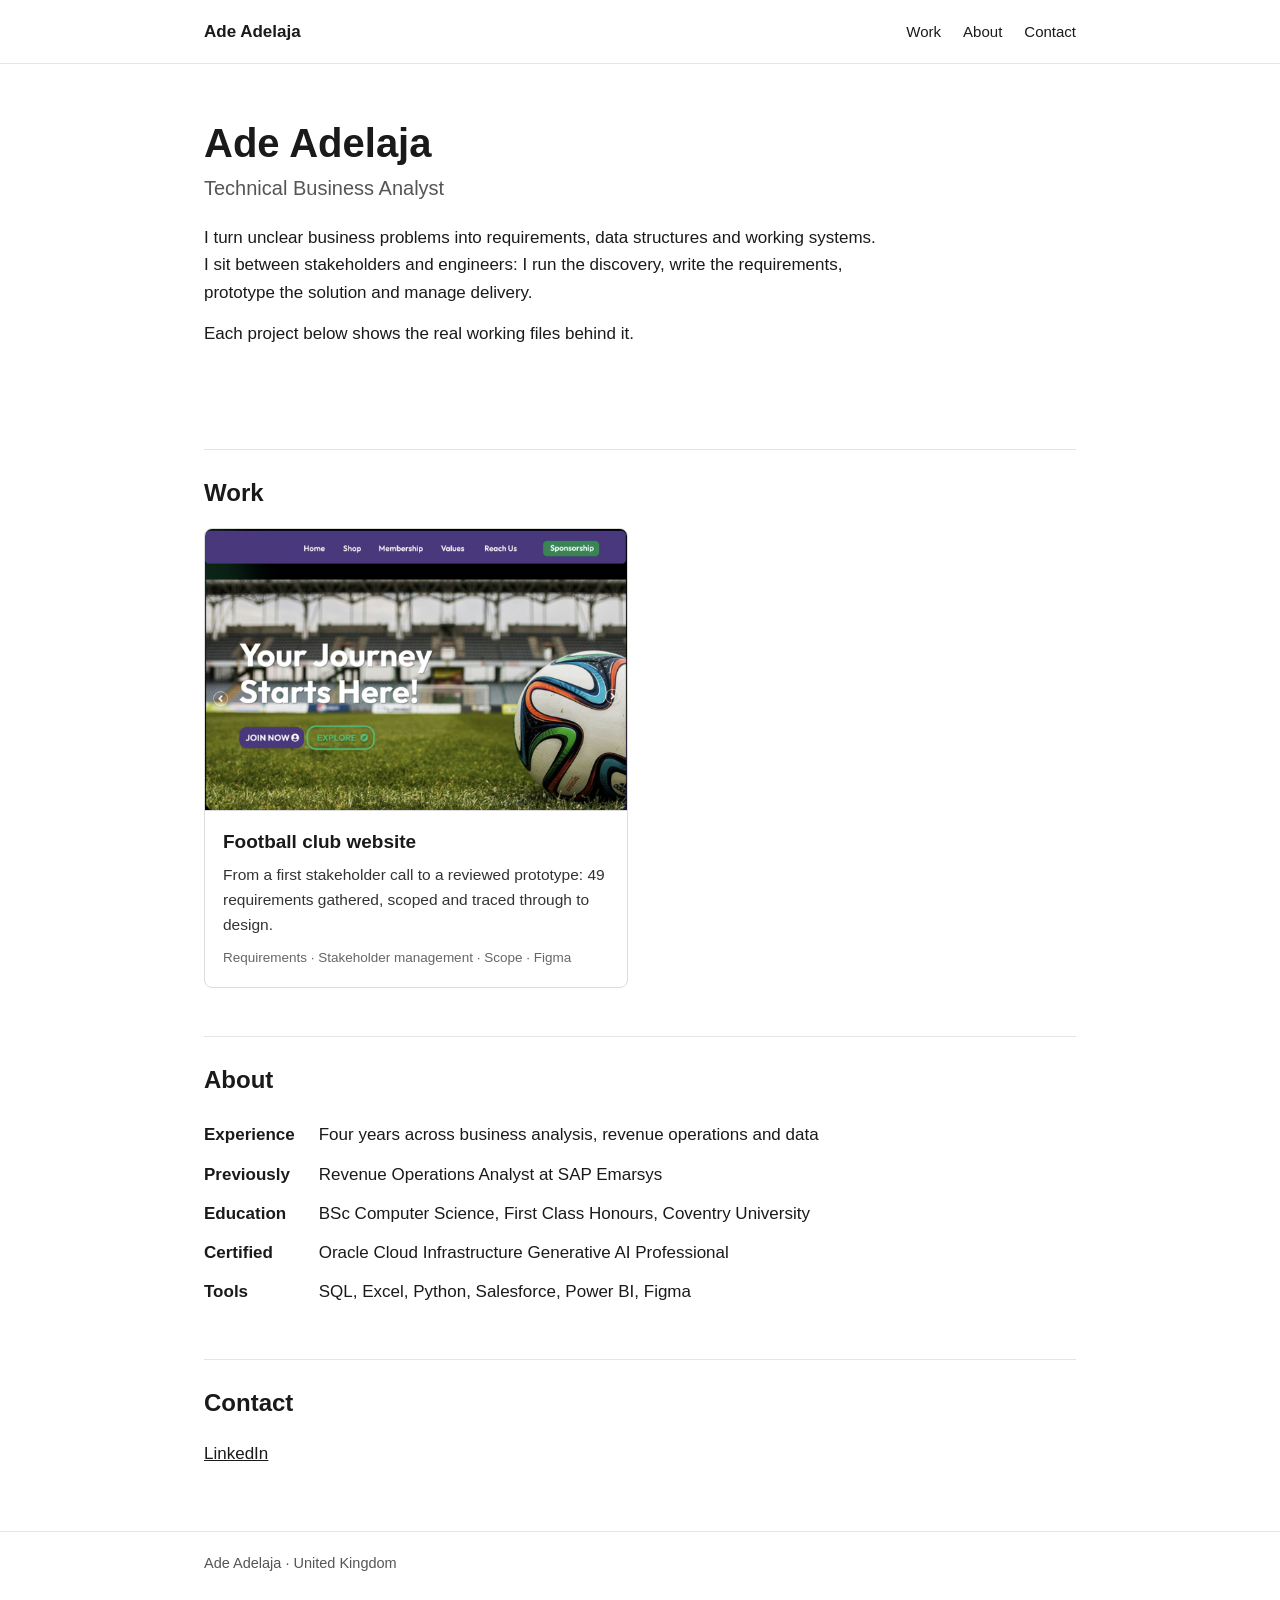
==== index.html @ 4e0a4aba "New portfolio" ====
<!doctype html>
<html lang="en-GB">
<head>
<meta charset="utf-8">
<meta name="viewport" content="width=device-width, initial-scale=1">
<title>Ade Adelaja | Technical Business Analyst</title>
<meta name="description" content="Ade Adelaja, Technical Business Analyst. Requirements, data and working systems.">
<link rel="stylesheet" href="style.css">
</head>
<body>

<header class="site-header">
  <div class="wrap">
    <a class="name" href="./">Ade Adelaja</a>
    <nav><a href="#work">Work</a><a href="#about">About</a><a href="#contact">Contact</a></nav>
  </div>
</header>

<main class="wrap">

  <section class="intro">
    <h1>Ade Adelaja</h1>
    <p class="role">Technical Business Analyst</p>
    <p>I turn unclear business problems into requirements, data structures and working systems. I sit between stakeholders and engineers: I run the discovery, write the requirements, prototype the solution and manage delivery.</p>
    <p>Each project below shows the real working files behind it.</p>
  </section>

  <section id="work">
    <h2>Work</h2>
    <div class="cards">

      <a class="card" href="football-club-website/">
        <img src="football-club-website/images/cover.jpg" alt="Football club website prototype" width="1200" height="800">
        <div class="body">
          <h3>Football club website</h3>
          <p>From a first stakeholder call to a reviewed prototype: 49 requirements gathered, scoped and traced through to design.</p>
          <p class="tags">Requirements · Stakeholder management · Scope · Figma</p>
        </div>
      </a>

    </div>
  </section>

  <section id="about">
    <h2>About</h2>
    <ul class="facts">
      <li><strong>Experience</strong> Four years across business analysis, revenue operations and data</li>
      <li><strong>Previously</strong> Revenue Operations Analyst at SAP Emarsys</li>
      <li><strong>Education</strong> BSc Computer Science, First Class Honours, Coventry University</li>
      <li><strong>Certified</strong> Oracle Cloud Infrastructure Generative AI Professional</li>
      <li><strong>Tools</strong> SQL, Excel, Python, Salesforce, Power BI, Figma</li>
    </ul>
  </section>

  <section id="contact">
    <h2>Contact</h2>
    <p><a href="https://www.linkedin.com/in/adesegun-adelaja-0364aa266">LinkedIn</a></p>
  </section>

</main>

<footer class="site-footer">
  <div class="wrap">Ade Adelaja · United Kingdom</div>
</footer>

</body>
</html>
---- style.css ----
* { box-sizing: border-box; }
html { -webkit-text-size-adjust: 100%; }
body {
  margin: 0;
  font-family: -apple-system, "Segoe UI", Roboto, Helvetica, Arial, sans-serif;
  font-size: 17px;
  line-height: 1.6;
  color: #1a1a1a;
  background: #ffffff;
}
a { color: #1a1a1a; }
a:hover { color: #0b57d0; }
img { max-width: 100%; height: auto; display: block; }

.wrap { max-width: 920px; margin: 0 auto; padding: 0 24px; }

.site-header { border-bottom: 1px solid #e5e5e5; }
.site-header .wrap { display: flex; justify-content: space-between; align-items: center; padding-top: 18px; padding-bottom: 18px; }
.site-header .name { font-weight: 700; text-decoration: none; }
.site-header nav a { margin-left: 22px; text-decoration: none; font-size: 15px; }
.site-header nav a:hover { text-decoration: underline; }

.intro { padding: 56px 0 40px; }
.intro h1 { font-size: 40px; line-height: 1.15; margin: 0 0 6px; }
.intro .role { font-size: 20px; color: #555; margin: 0 0 20px; }
.intro p { max-width: 680px; margin: 0 0 14px; }

h2 { font-size: 24px; margin: 48px 0 16px; padding-top: 24px; border-top: 1px solid #e5e5e5; }
h3 { font-size: 18px; margin: 36px 0 12px; }

.cards { display: grid; grid-template-columns: repeat(2, 1fr); gap: 24px; }
.card { border: 1px solid #dcdcdc; border-radius: 8px; overflow: hidden; text-decoration: none; display: block; background: #fff; }
.card:hover { border-color: #1a1a1a; color: #1a1a1a; }
.card img { width: 100%; aspect-ratio: 3 / 2; object-fit: cover; border-bottom: 1px solid #dcdcdc; }
.card .body { padding: 16px 18px 18px; }
.card h3 { margin: 0 0 6px; font-size: 19px; }
.card p { margin: 0 0 10px; font-size: 15.5px; color: #333; }
.card .tags { font-size: 13.5px; color: #666; margin: 0; }

.facts { list-style: none; padding: 0; margin: 0; }
.facts li { padding: 6px 0; }
.facts strong { display: inline-block; min-width: 110px; }

.case-title { padding: 40px 0 8px; }
.case-title .back { font-size: 15px; }
.case-title h1 { font-size: 34px; line-height: 1.2; margin: 14px 0 18px; }
.case ol { padding-left: 22px; }
.case ol li { margin-bottom: 8px; }
.case figure { margin: 0 0 8px; }
.case figure a { display: block; border: 1px solid #dcdcdc; border-radius: 6px; overflow: hidden; }
.case figure.narrow { max-width: 520px; }
.files a { display: inline-block; margin: 0 18px 8px 0; }

.site-footer { margin-top: 64px; border-top: 1px solid #e5e5e5; font-size: 14.5px; color: #555; }
.site-footer .wrap { padding-top: 20px; padding-bottom: 32px; }

@media (max-width: 680px) {
  body { font-size: 16px; }
  .cards { grid-template-columns: 1fr; }
  .intro { padding-top: 36px; }
  .intro h1 { font-size: 32px; }
  .case-title h1 { font-size: 28px; }
  .facts strong { display: block; }
}
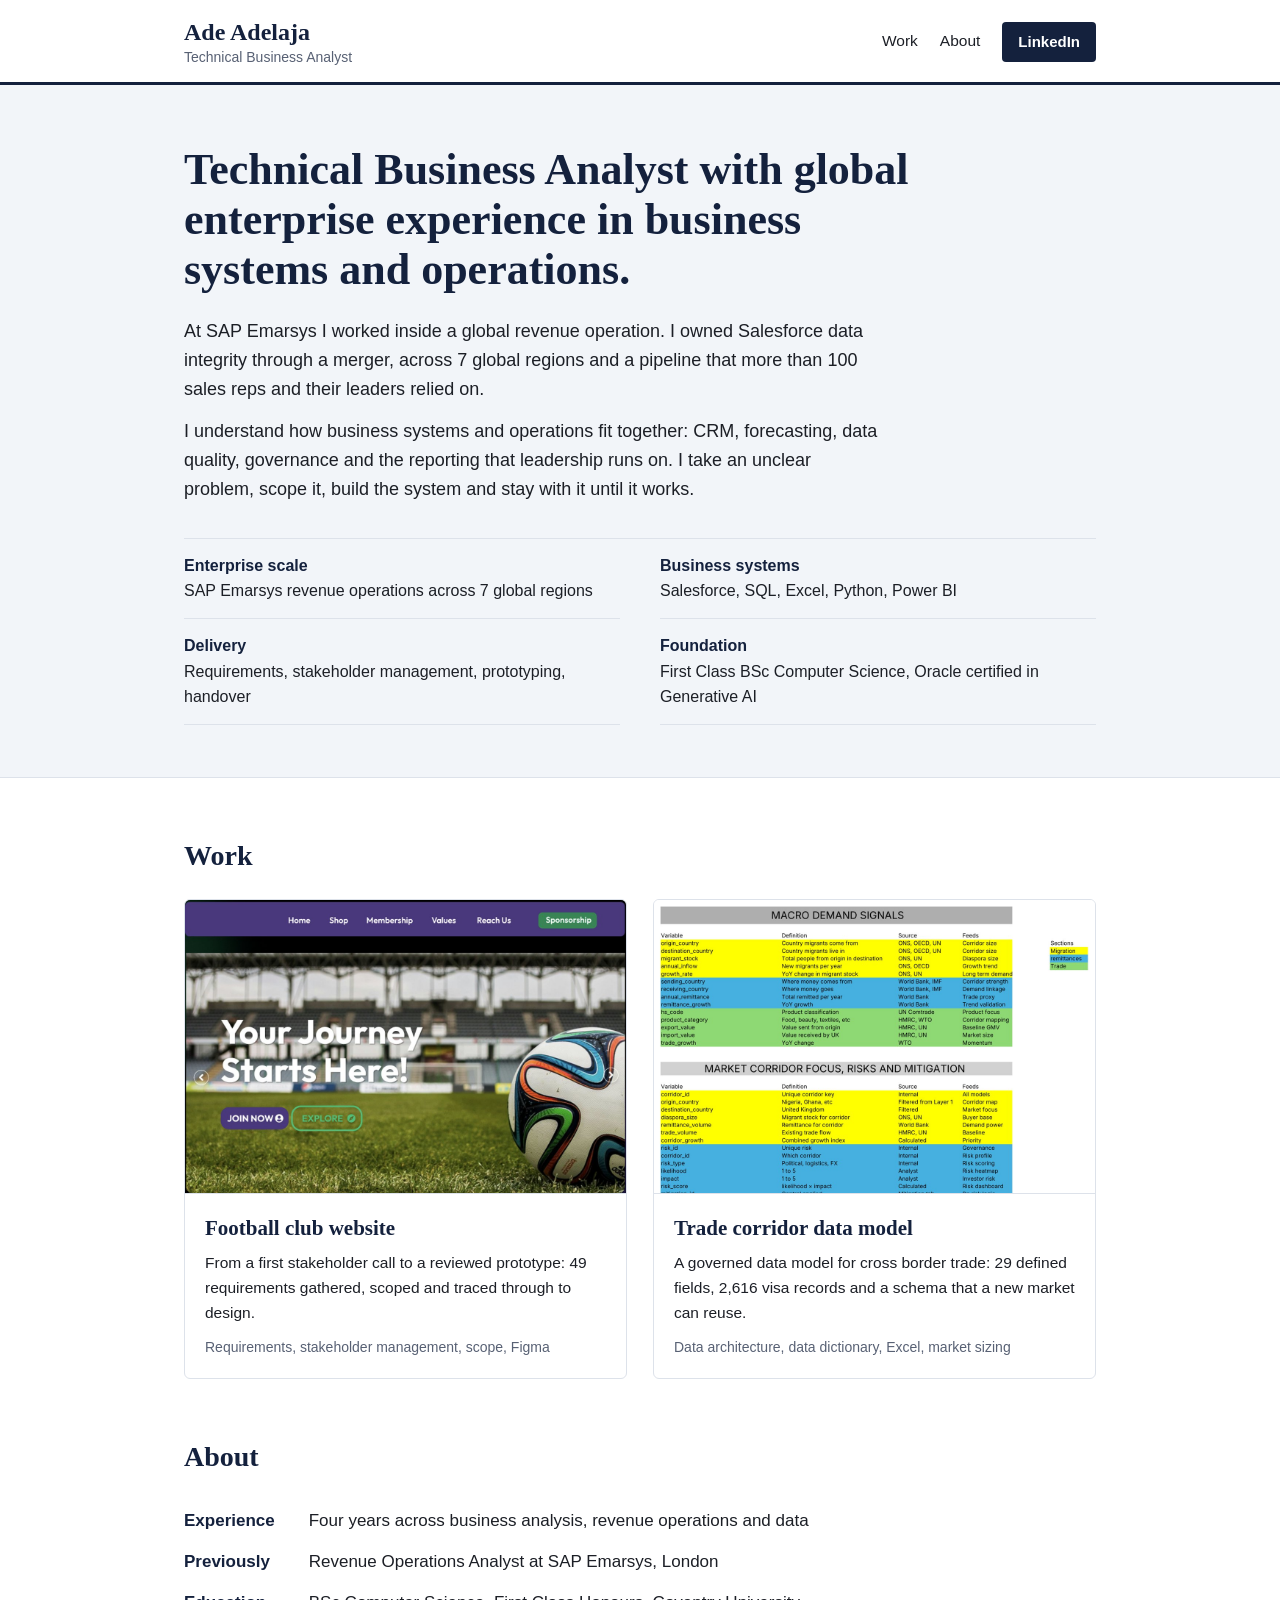
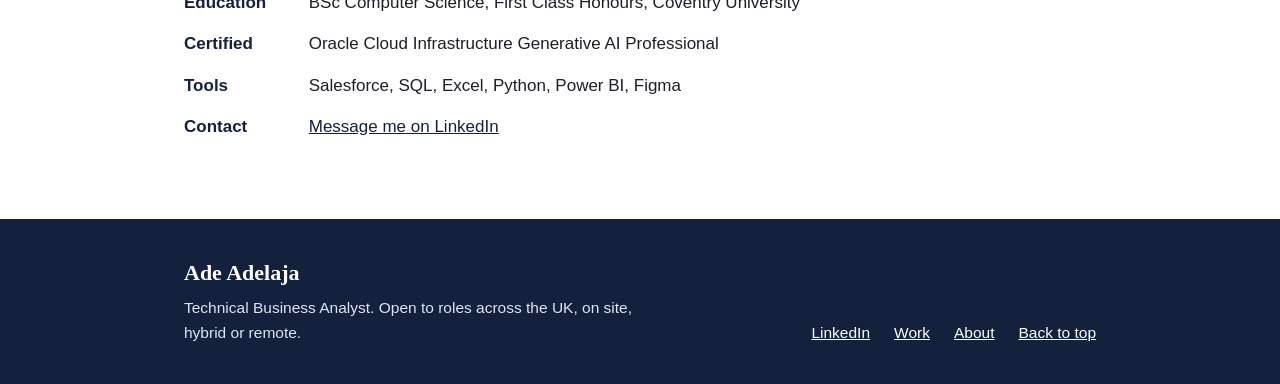
==== commit 387ed869: "Add trade corridor case study and new header" ====
--- a/index.html
+++ b/index.html
@@ -4,26 +4,35 @@
 <meta charset="utf-8">
 <meta name="viewport" content="width=device-width, initial-scale=1">
 <title>Ade Adelaja | Technical Business Analyst</title>
-<meta name="description" content="Ade Adelaja, Technical Business Analyst. Requirements, data and working systems.">
+<meta name="description" content="Ade Adelaja, Technical Business Analyst with global enterprise experience in business systems and operations.">
 <link rel="stylesheet" href="style.css">
 </head>
-<body>
+<body id="top">
 
 <header class="site-header">
   <div class="wrap">
-    <a class="name" href="./">Ade Adelaja</a>
-    <nav><a href="#work">Work</a><a href="#about">About</a><a href="#contact">Contact</a></nav>
+    <a class="brand" href="./"><span class="name">Ade Adelaja</span><span class="role">Technical Business Analyst</span></a>
+    <nav aria-label="Main"><a href="./#work">Work</a><a href="./#about">About</a><a class="button" href="https://www.linkedin.com/in/ade-adelaja-0364aa266/">LinkedIn</a></nav>
   </div>
 </header>
 
-<main class="wrap">
+<main>
 
   <section class="intro">
-    <h1>Ade Adelaja</h1>
-    <p class="role">Technical Business Analyst</p>
-    <p>I turn unclear business problems into requirements, data structures and working systems. I sit between stakeholders and engineers: I run the discovery, write the requirements, prototype the solution and manage delivery.</p>
-    <p>Each project below shows the real working files behind it.</p>
+    <div class="wrap">
+      <h1>Technical Business Analyst with global enterprise experience in business systems and operations.</h1>
+      <p>At SAP Emarsys I worked inside a global revenue operation. I owned Salesforce data integrity through a merger, across 7 global regions and a pipeline that more than 100 sales reps and their leaders relied on.</p>
+      <p>I understand how business systems and operations fit together: CRM, forecasting, data quality, governance and the reporting that leadership runs on. I take an unclear problem, scope it, build the system and stay with it until it works.</p>
+      <ul class="glance">
+        <li><strong>Enterprise scale</strong>SAP Emarsys revenue operations across 7 global regions</li>
+        <li><strong>Business systems</strong>Salesforce, SQL, Excel, Python, Power BI</li>
+        <li><strong>Delivery</strong>Requirements, stakeholder management, prototyping, handover</li>
+        <li><strong>Foundation</strong>First Class BSc Computer Science, Oracle certified in Generative AI</li>
+      </ul>
+    </div>
   </section>
+
+  <div class="wrap">
 
   <section id="work">
     <h2>Work</h2>
@@ -34,7 +43,16 @@
         <div class="body">
           <h3>Football club website</h3>
           <p>From a first stakeholder call to a reviewed prototype: 49 requirements gathered, scoped and traced through to design.</p>
-          <p class="tags">Requirements · Stakeholder management · Scope · Figma</p>
+          <p class="tags">Requirements, stakeholder management, scope, Figma</p>
+        </div>
+      </a>
+
+      <a class="card" href="trade-corridor-data-model/">
+        <img src="trade-corridor-data-model/images/cover.jpg" alt="Data dictionary for the trade corridor model" width="1200" height="800">
+        <div class="body">
+          <h3>Trade corridor data model</h3>
+          <p>A governed data model for cross border trade: 29 defined fields, 2,616 visa records and a schema that a new market can reuse.</p>
+          <p class="tags">Data architecture, data dictionary, Excel, market sizing</p>
         </div>
       </a>
 
@@ -45,22 +63,26 @@
     <h2>About</h2>
     <ul class="facts">
       <li><strong>Experience</strong> Four years across business analysis, revenue operations and data</li>
-      <li><strong>Previously</strong> Revenue Operations Analyst at SAP Emarsys</li>
+      <li><strong>Previously</strong> Revenue Operations Analyst at SAP Emarsys, London</li>
       <li><strong>Education</strong> BSc Computer Science, First Class Honours, Coventry University</li>
       <li><strong>Certified</strong> Oracle Cloud Infrastructure Generative AI Professional</li>
-      <li><strong>Tools</strong> SQL, Excel, Python, Salesforce, Power BI, Figma</li>
+      <li><strong>Tools</strong> Salesforce, SQL, Excel, Python, Power BI, Figma</li>
+      <li><strong>Contact</strong> <a href="https://www.linkedin.com/in/ade-adelaja-0364aa266/">Message me on LinkedIn</a></li>
     </ul>
   </section>
 
-  <section id="contact">
-    <h2>Contact</h2>
-    <p><a href="https://www.linkedin.com/in/adesegun-adelaja-0364aa266">LinkedIn</a></p>
-  </section>
+  </div>
 
 </main>
 
 <footer class="site-footer">
-  <div class="wrap">Ade Adelaja · United Kingdom</div>
+  <div class="wrap">
+    <div class="who">
+      <div class="name">Ade Adelaja</div>
+      <p>Technical Business Analyst. Open to roles across the UK, on site, hybrid or remote.</p>
+    </div>
+    <nav aria-label="Footer"><a href="https://www.linkedin.com/in/ade-adelaja-0364aa266/">LinkedIn</a><a href="./#work">Work</a><a href="./#about">About</a><a href="#top">Back to top</a></nav>
+  </div>
 </footer>
 
 </body>
--- a/style.css
+++ b/style.css
@@ -1,64 +1,100 @@
 * { box-sizing: border-box; }
-html { -webkit-text-size-adjust: 100%; }
+html { -webkit-text-size-adjust: 100%; scroll-behavior: smooth; }
+@media (prefers-reduced-motion: reduce) { html { scroll-behavior: auto; } }
+
+:root {
+  --ink: #14213d;
+  --text: #1c1f26;
+  --muted: #586174;
+  --line: #dde2ea;
+  --tint: #f2f5f9;
+  --paper: #ffffff;
+  --serif: Georgia, "Times New Roman", Times, serif;
+  --sans: -apple-system, "Segoe UI", Roboto, Helvetica, Arial, sans-serif;
+}
+
 body {
   margin: 0;
-  font-family: -apple-system, "Segoe UI", Roboto, Helvetica, Arial, sans-serif;
+  font-family: var(--sans);
   font-size: 17px;
   line-height: 1.6;
-  color: #1a1a1a;
-  background: #ffffff;
+  color: var(--text);
+  background: var(--paper);
 }
-a { color: #1a1a1a; }
-a:hover { color: #0b57d0; }
+a { color: var(--ink); }
+a:hover { color: #2c4a8a; }
+a:focus-visible, .button:focus-visible { outline: 3px solid #f0b429; outline-offset: 2px; }
 img { max-width: 100%; height: auto; display: block; }
 
-.wrap { max-width: 920px; margin: 0 auto; padding: 0 24px; }
+.wrap { max-width: 960px; margin: 0 auto; padding: 0 24px; }
 
-.site-header { border-bottom: 1px solid #e5e5e5; }
-.site-header .wrap { display: flex; justify-content: space-between; align-items: center; padding-top: 18px; padding-bottom: 18px; }
-.site-header .name { font-weight: 700; text-decoration: none; }
-.site-header nav a { margin-left: 22px; text-decoration: none; font-size: 15px; }
+/* Header */
+.site-header { background: var(--paper); border-bottom: 3px solid var(--ink); }
+.site-header .wrap { display: flex; flex-wrap: wrap; justify-content: space-between; align-items: center; gap: 10px 24px; padding-top: 18px; padding-bottom: 16px; }
+.brand { text-decoration: none; color: var(--ink); line-height: 1.2; }
+.brand .name { display: block; font-family: var(--serif); font-size: 24px; font-weight: 700; }
+.brand .role { display: block; font-size: 14px; color: var(--muted); margin-top: 2px; }
+.site-header nav { display: flex; align-items: center; flex-wrap: wrap; gap: 6px 22px; font-size: 15.5px; }
+.site-header nav a { text-decoration: none; color: var(--text); }
 .site-header nav a:hover { text-decoration: underline; }
+.button { display: inline-block; background: var(--ink); color: #fff; text-decoration: none; padding: 8px 16px; border-radius: 4px; font-weight: 600; font-size: 15px; }
+.site-header nav a.button { color: #fff; }
+.button:hover { background: #23376b; color: #fff; text-decoration: none; }
 
-.intro { padding: 56px 0 40px; }
-.intro h1 { font-size: 40px; line-height: 1.15; margin: 0 0 6px; }
-.intro .role { font-size: 20px; color: #555; margin: 0 0 20px; }
-.intro p { max-width: 680px; margin: 0 0 14px; }
+/* Intro */
+.intro { background: var(--tint); border-bottom: 1px solid var(--line); }
+.intro .wrap { padding-top: 60px; padding-bottom: 52px; }
+.intro h1 { font-family: var(--serif); font-size: 44px; line-height: 1.14; color: var(--ink); margin: 0 0 22px; max-width: 760px; font-weight: 700; }
+.intro p { max-width: 700px; margin: 0 0 14px; font-size: 18px; }
+.glance { margin: 34px 0 0; padding: 0; list-style: none; display: grid; grid-template-columns: repeat(2, 1fr); gap: 0 40px; border-top: 1px solid var(--line); }
+.glance li { padding: 14px 0; border-bottom: 1px solid var(--line); font-size: 16px; }
+.glance strong { display: block; color: var(--ink); }
 
-h2 { font-size: 24px; margin: 48px 0 16px; padding-top: 24px; border-top: 1px solid #e5e5e5; }
+h2 { font-family: var(--serif); font-size: 28px; color: var(--ink); margin: 56px 0 20px; }
 h3 { font-size: 18px; margin: 36px 0 12px; }
 
-.cards { display: grid; grid-template-columns: repeat(2, 1fr); gap: 24px; }
-.card { border: 1px solid #dcdcdc; border-radius: 8px; overflow: hidden; text-decoration: none; display: block; background: #fff; }
-.card:hover { border-color: #1a1a1a; color: #1a1a1a; }
-.card img { width: 100%; aspect-ratio: 3 / 2; object-fit: cover; border-bottom: 1px solid #dcdcdc; }
-.card .body { padding: 16px 18px 18px; }
-.card h3 { margin: 0 0 6px; font-size: 19px; }
-.card p { margin: 0 0 10px; font-size: 15.5px; color: #333; }
-.card .tags { font-size: 13.5px; color: #666; margin: 0; }
+/* Work cards */
+.cards { display: grid; grid-template-columns: repeat(2, 1fr); gap: 26px; }
+.card { border: 1px solid var(--line); border-radius: 6px; overflow: hidden; text-decoration: none; display: block; background: #fff; color: var(--text); }
+.card:hover { border-color: var(--ink); color: var(--text); }
+.card img { width: 100%; aspect-ratio: 3 / 2; object-fit: cover; object-position: top left; border-bottom: 1px solid var(--line); }
+.card .body { padding: 18px 20px 20px; }
+.card h3 { margin: 0 0 6px; font-family: var(--serif); font-size: 21px; color: var(--ink); }
+.card p { margin: 0 0 10px; font-size: 15.5px; }
+.card .tags { font-size: 14px; color: var(--muted); margin: 0; }
 
 .facts { list-style: none; padding: 0; margin: 0; }
-.facts li { padding: 6px 0; }
-.facts strong { display: inline-block; min-width: 110px; }
+.facts li { padding: 7px 0; }
+.facts strong { display: inline-block; min-width: 120px; color: var(--ink); }
 
+/* Case study */
 .case-title { padding: 40px 0 8px; }
 .case-title .back { font-size: 15px; }
-.case-title h1 { font-size: 34px; line-height: 1.2; margin: 14px 0 18px; }
+.case-title h1 { font-family: var(--serif); font-size: 38px; line-height: 1.18; color: var(--ink); margin: 14px 0 20px; }
+.case p, .case ol { max-width: 760px; }
 .case ol { padding-left: 22px; }
 .case ol li { margin-bottom: 8px; }
 .case figure { margin: 0 0 8px; }
-.case figure a { display: block; border: 1px solid #dcdcdc; border-radius: 6px; overflow: hidden; }
-.case figure.narrow { max-width: 520px; }
+.case figure a { display: block; border: 1px solid var(--line); border-radius: 4px; overflow: hidden; }
+.case figure.narrow { max-width: 560px; }
 .files a { display: inline-block; margin: 0 18px 8px 0; }
 
-.site-footer { margin-top: 64px; border-top: 1px solid #e5e5e5; font-size: 14.5px; color: #555; }
-.site-footer .wrap { padding-top: 20px; padding-bottom: 32px; }
+/* Footer */
+.site-footer { margin-top: 72px; background: var(--ink); color: #dfe5f2; }
+.site-footer .wrap { display: flex; flex-wrap: wrap; justify-content: space-between; align-items: flex-end; gap: 22px 40px; padding-top: 36px; padding-bottom: 38px; }
+.site-footer .who .name { font-family: var(--serif); font-size: 22px; color: #fff; font-weight: 700; }
+.site-footer .who p { margin: 6px 0 0; font-size: 15.5px; max-width: 460px; }
+.site-footer nav { display: flex; flex-wrap: wrap; gap: 8px 24px; font-size: 15.5px; }
+.site-footer a { color: #fff; }
+.site-footer a:hover { color: #f0b429; }
 
-@media (max-width: 680px) {
+@media (max-width: 700px) {
   body { font-size: 16px; }
-  .cards { grid-template-columns: 1fr; }
-  .intro { padding-top: 36px; }
-  .intro h1 { font-size: 32px; }
-  .case-title h1 { font-size: 28px; }
+  .cards, .glance { grid-template-columns: 1fr; }
+  .intro .wrap { padding-top: 38px; padding-bottom: 34px; }
+  .intro h1 { font-size: 31px; }
+  .intro p { font-size: 16.5px; }
+  .case-title h1 { font-size: 29px; }
   .facts strong { display: block; }
+  h2 { font-size: 24px; margin-top: 44px; }
 }
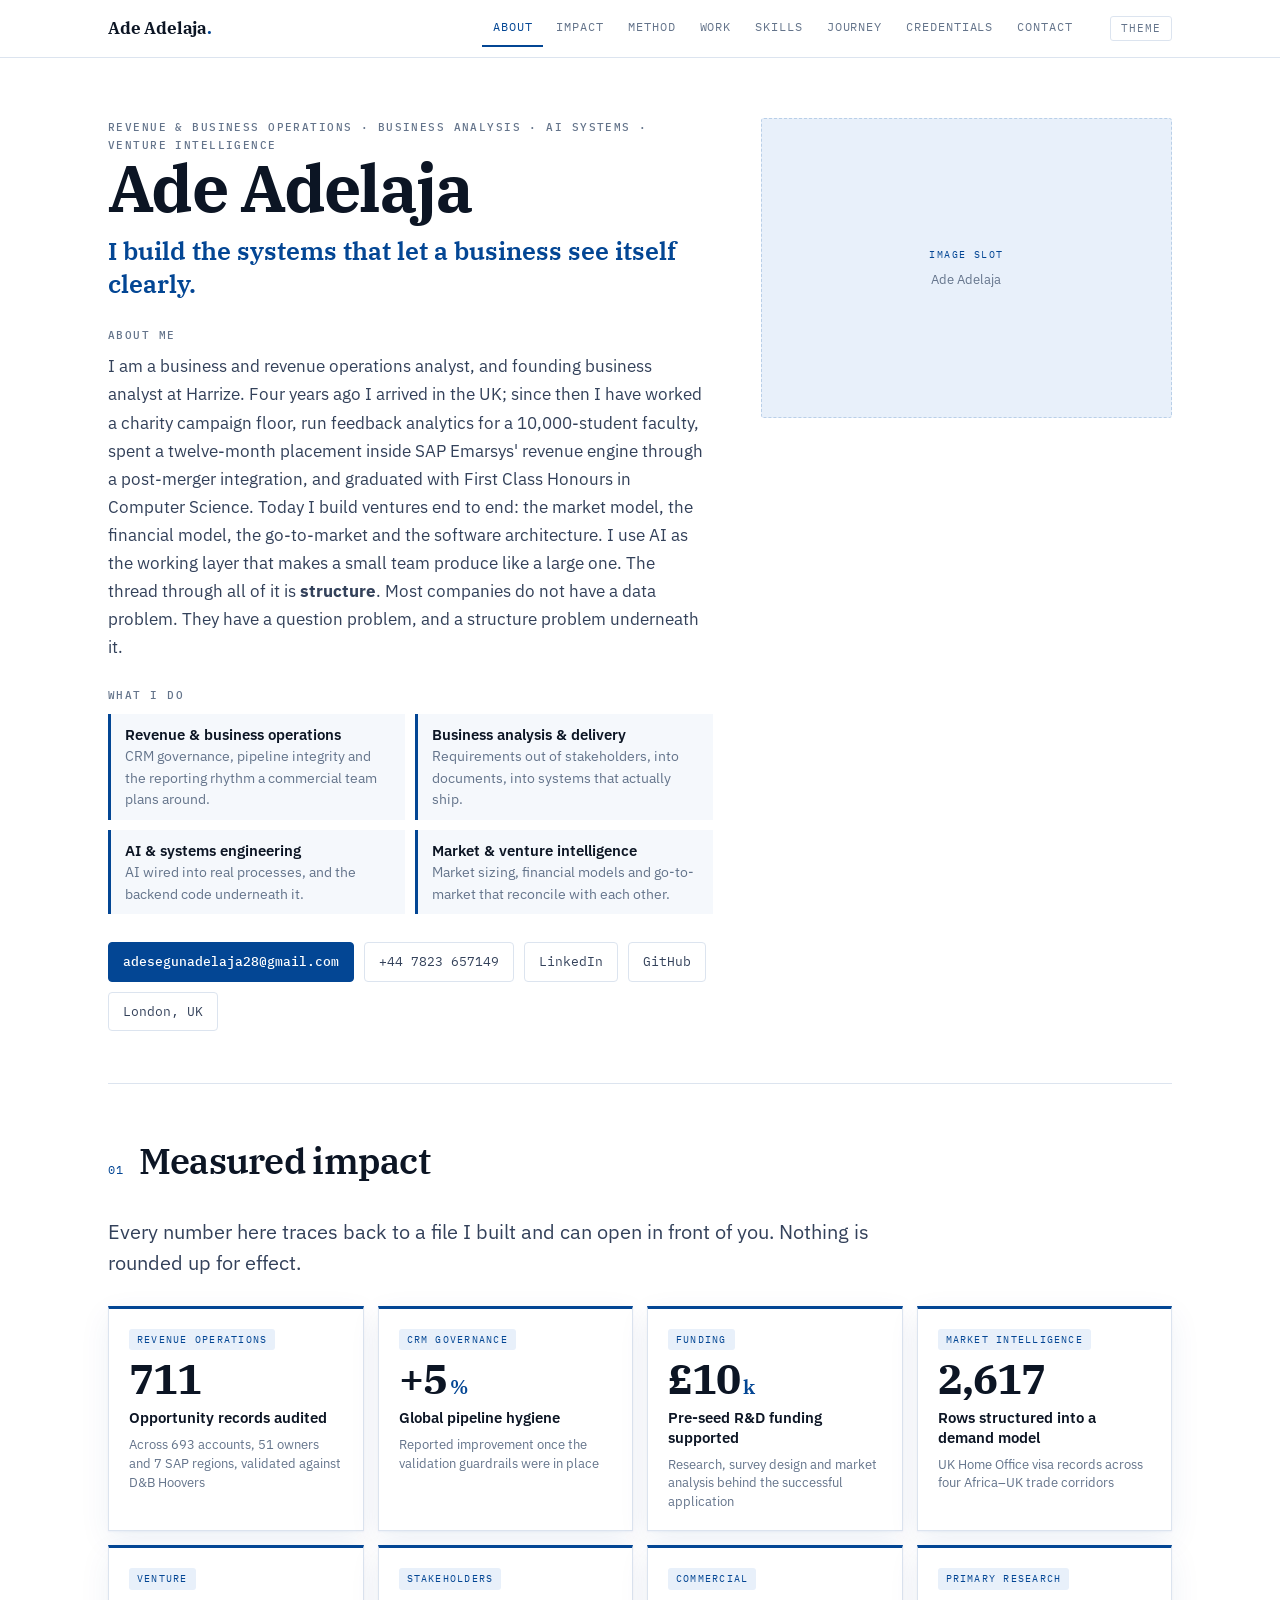
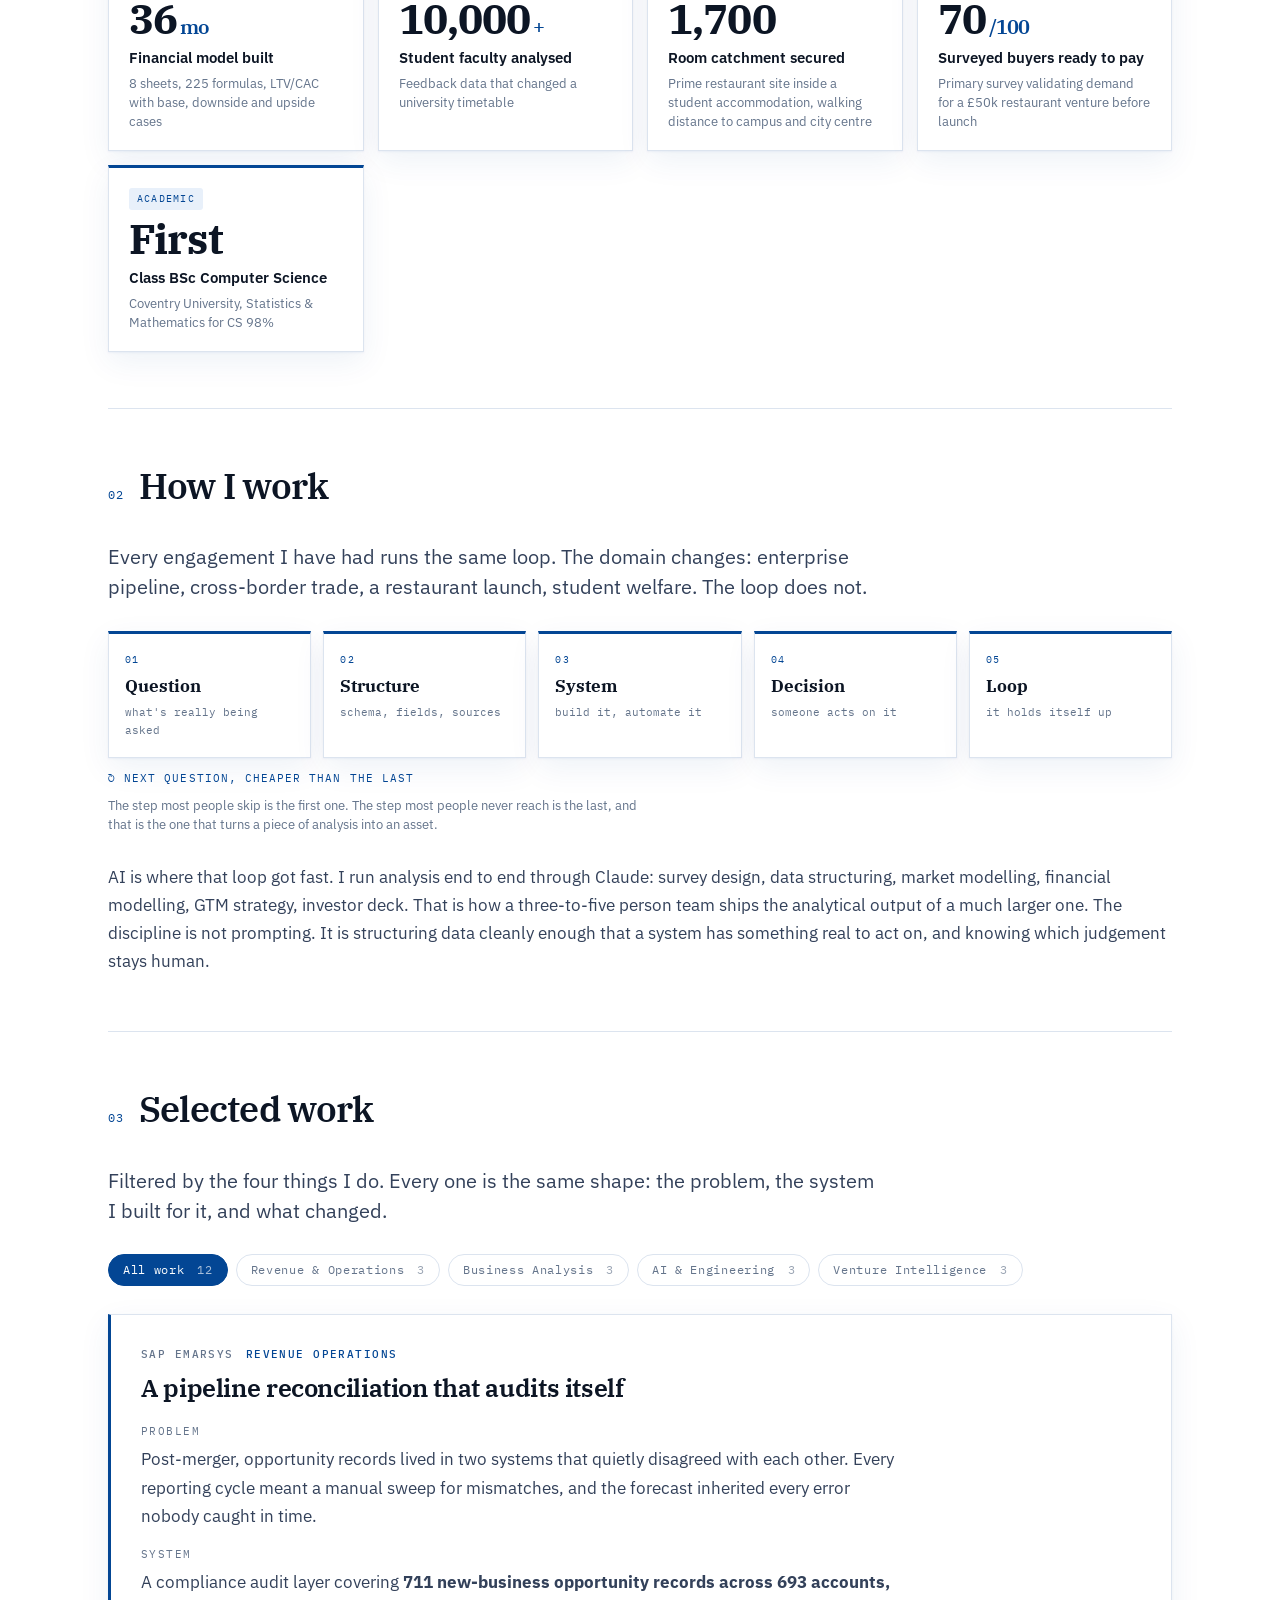
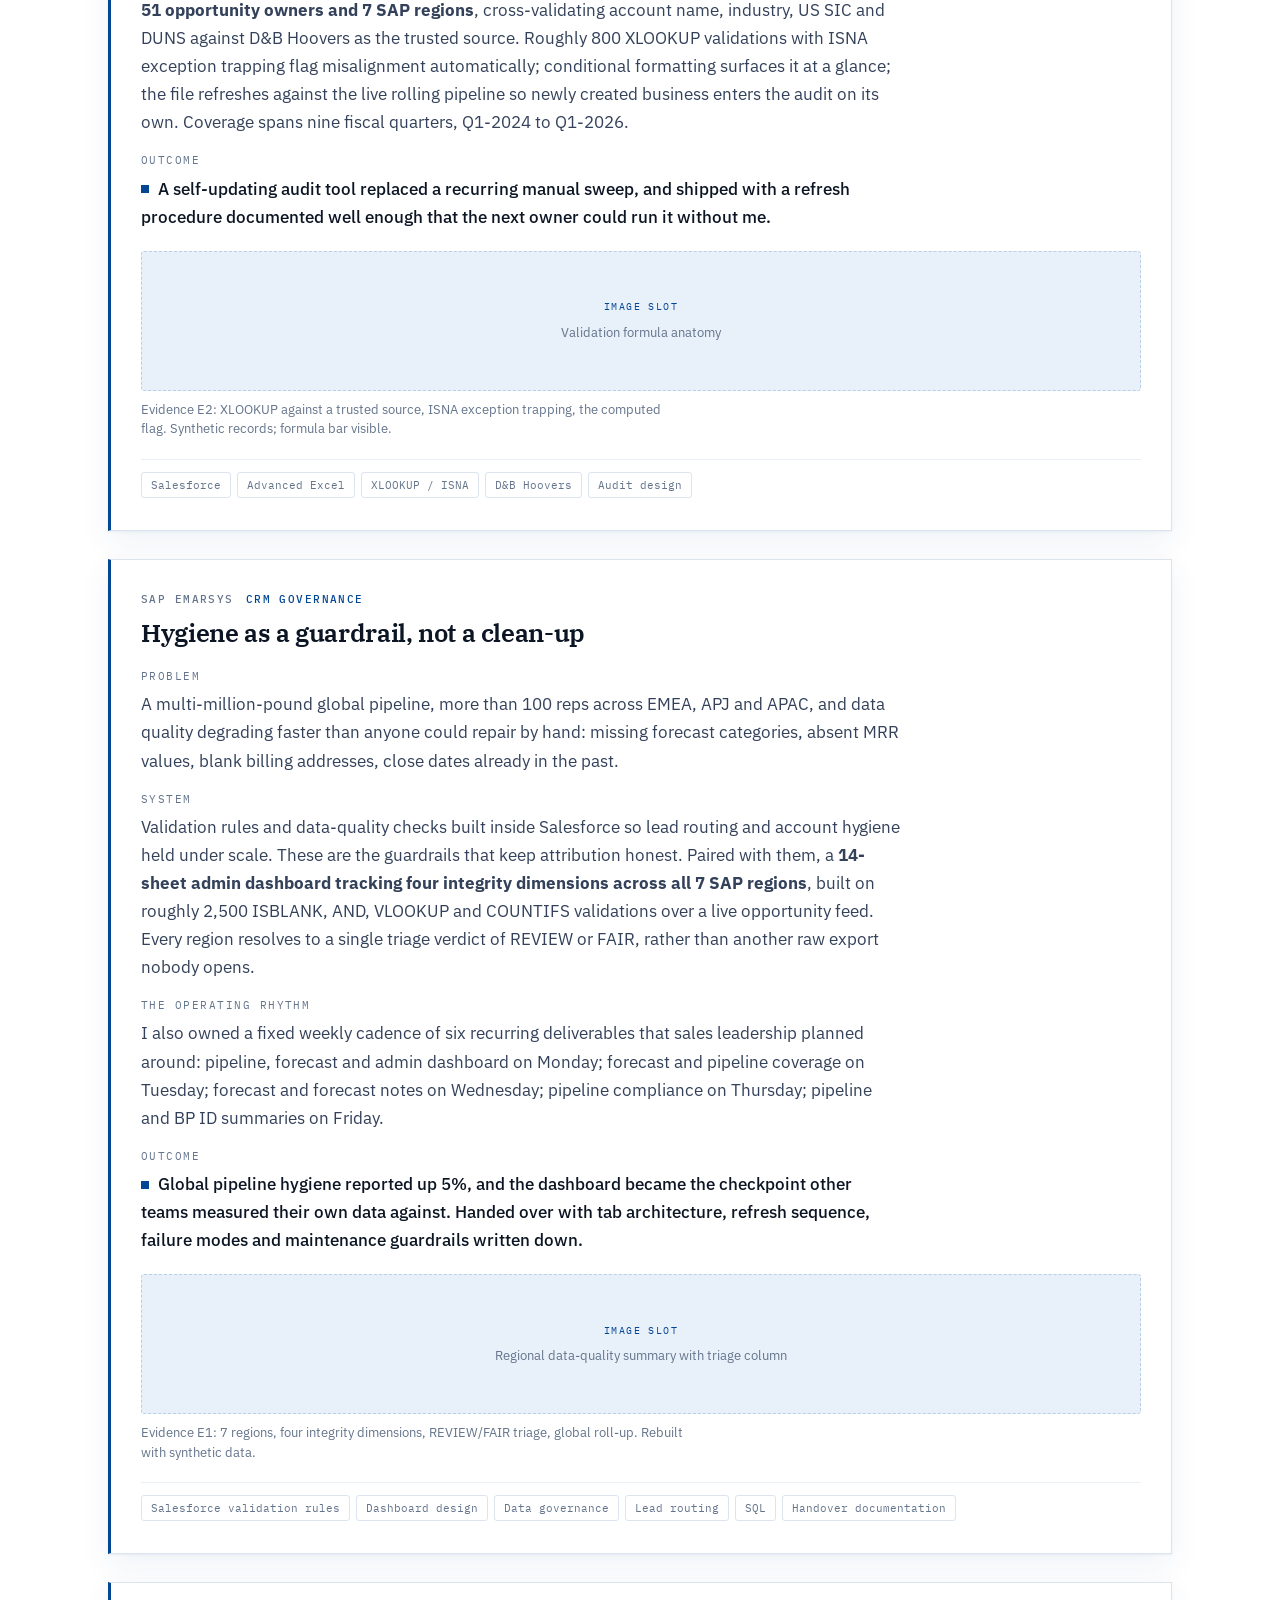
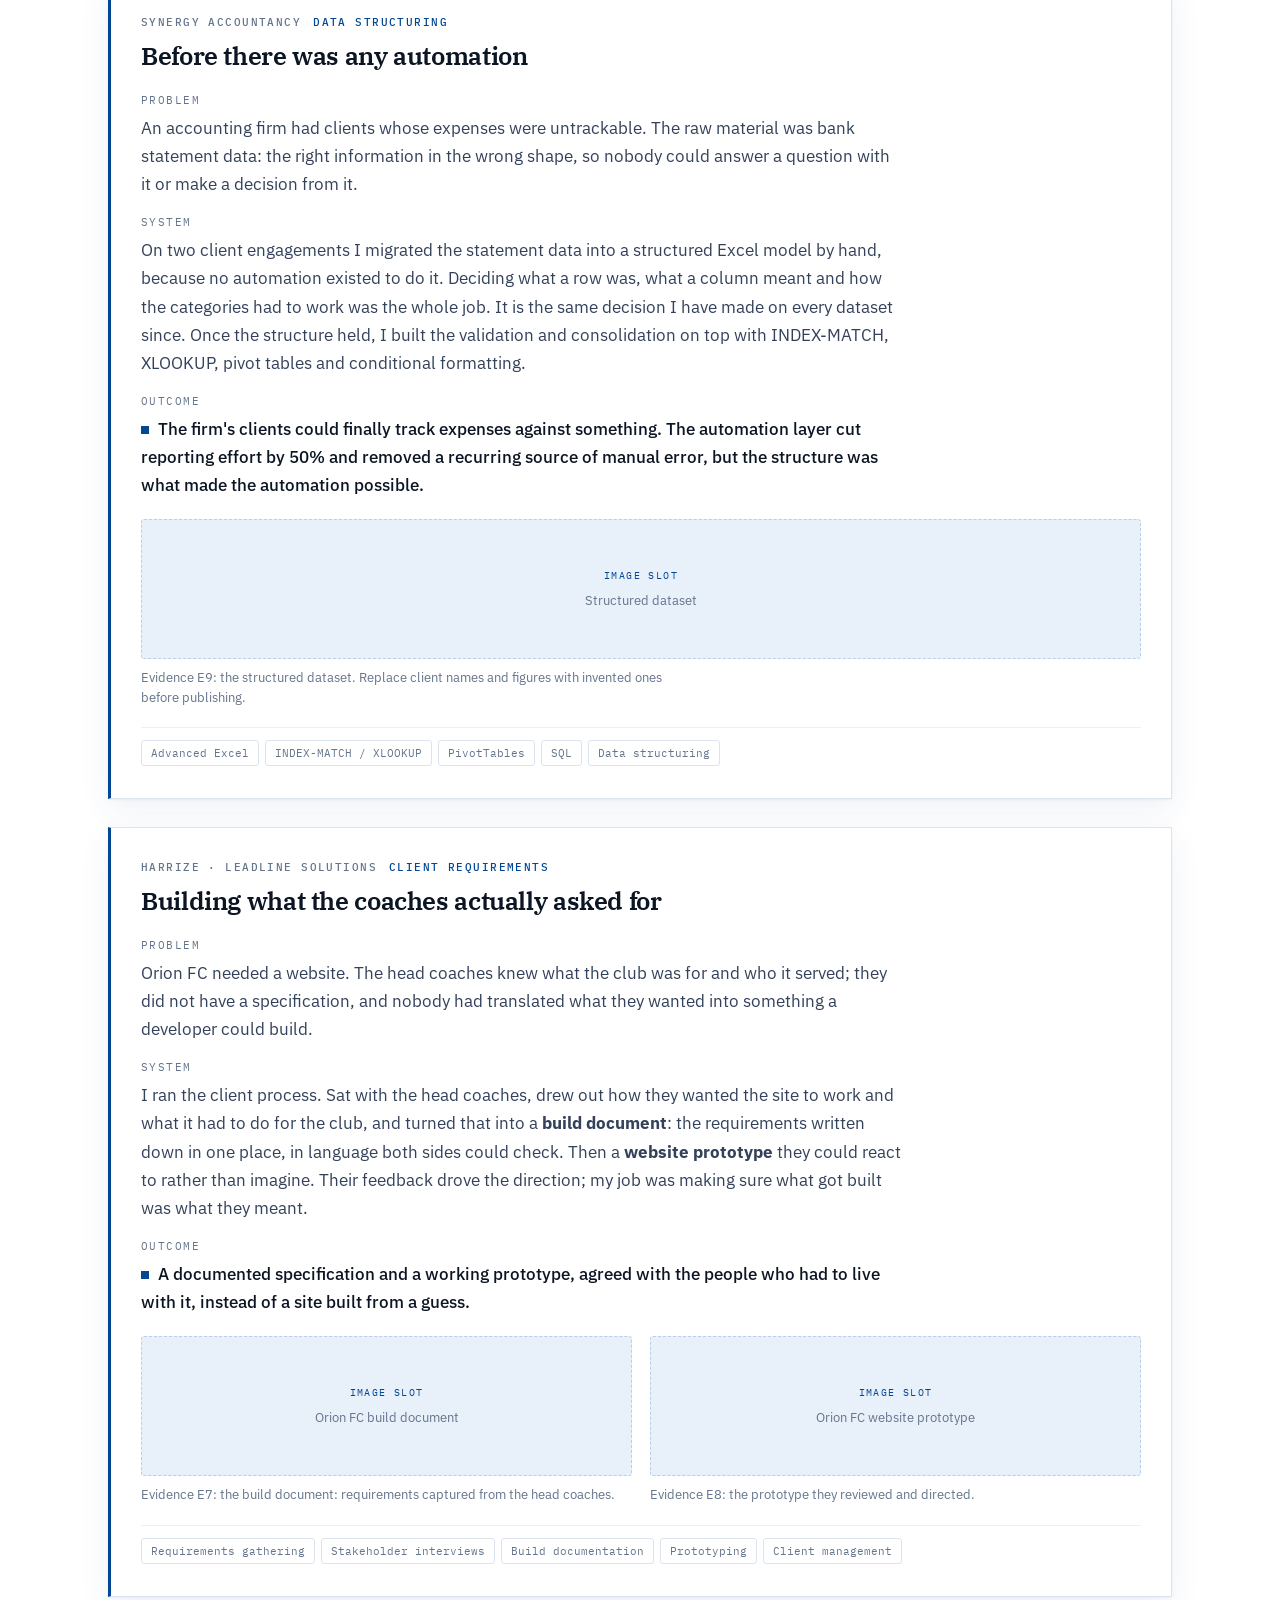
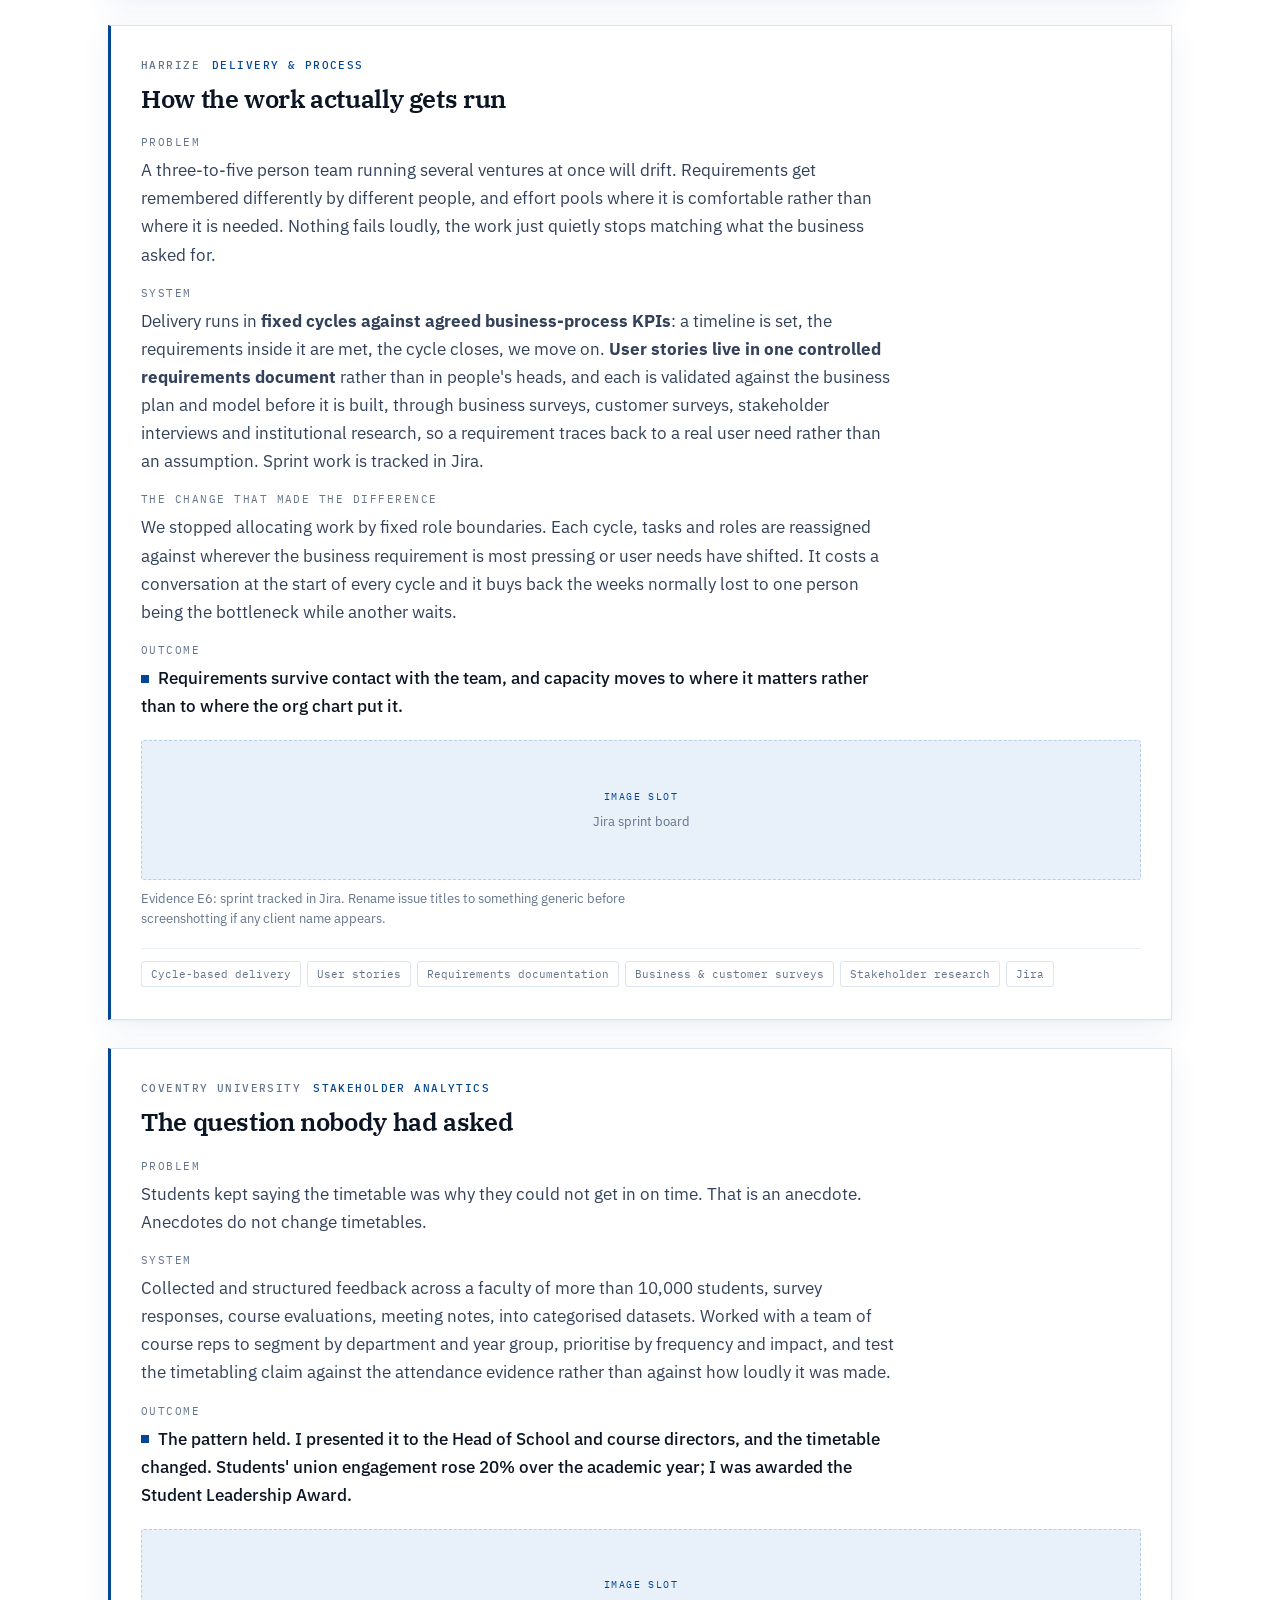
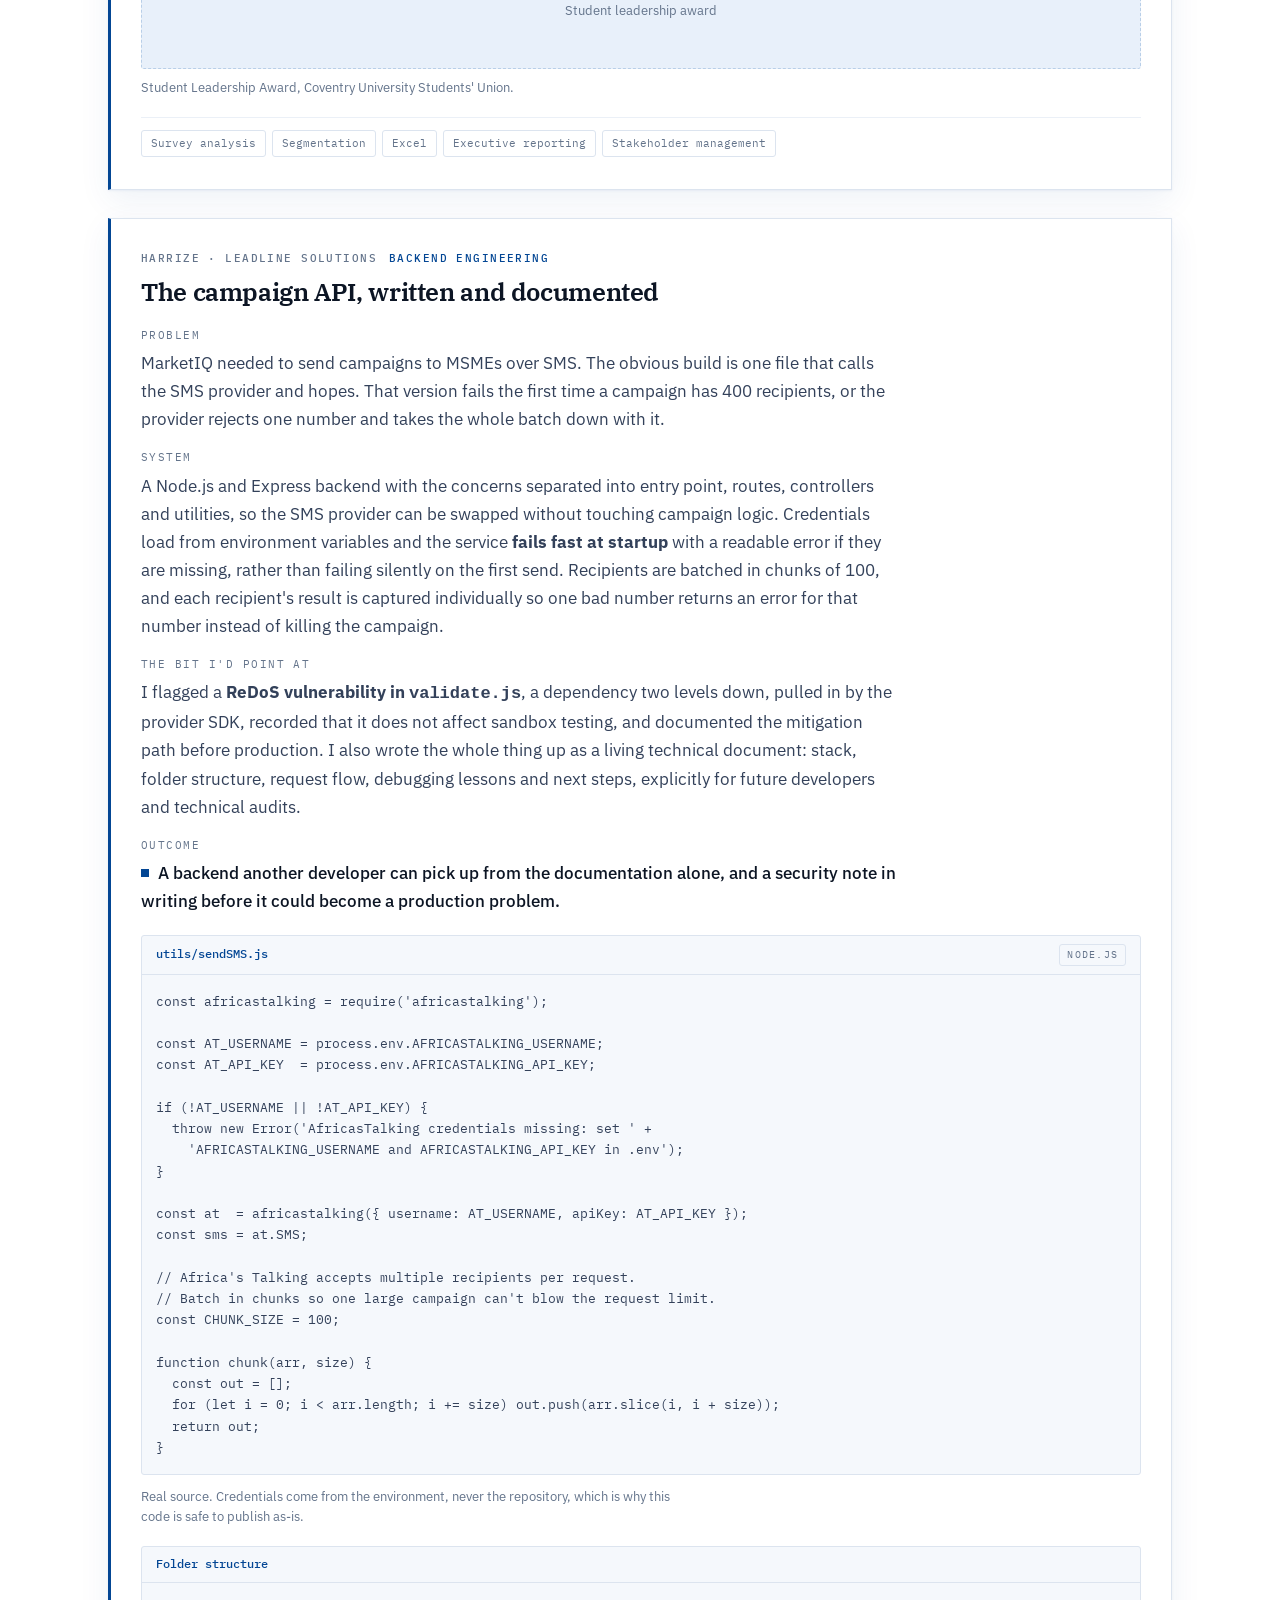
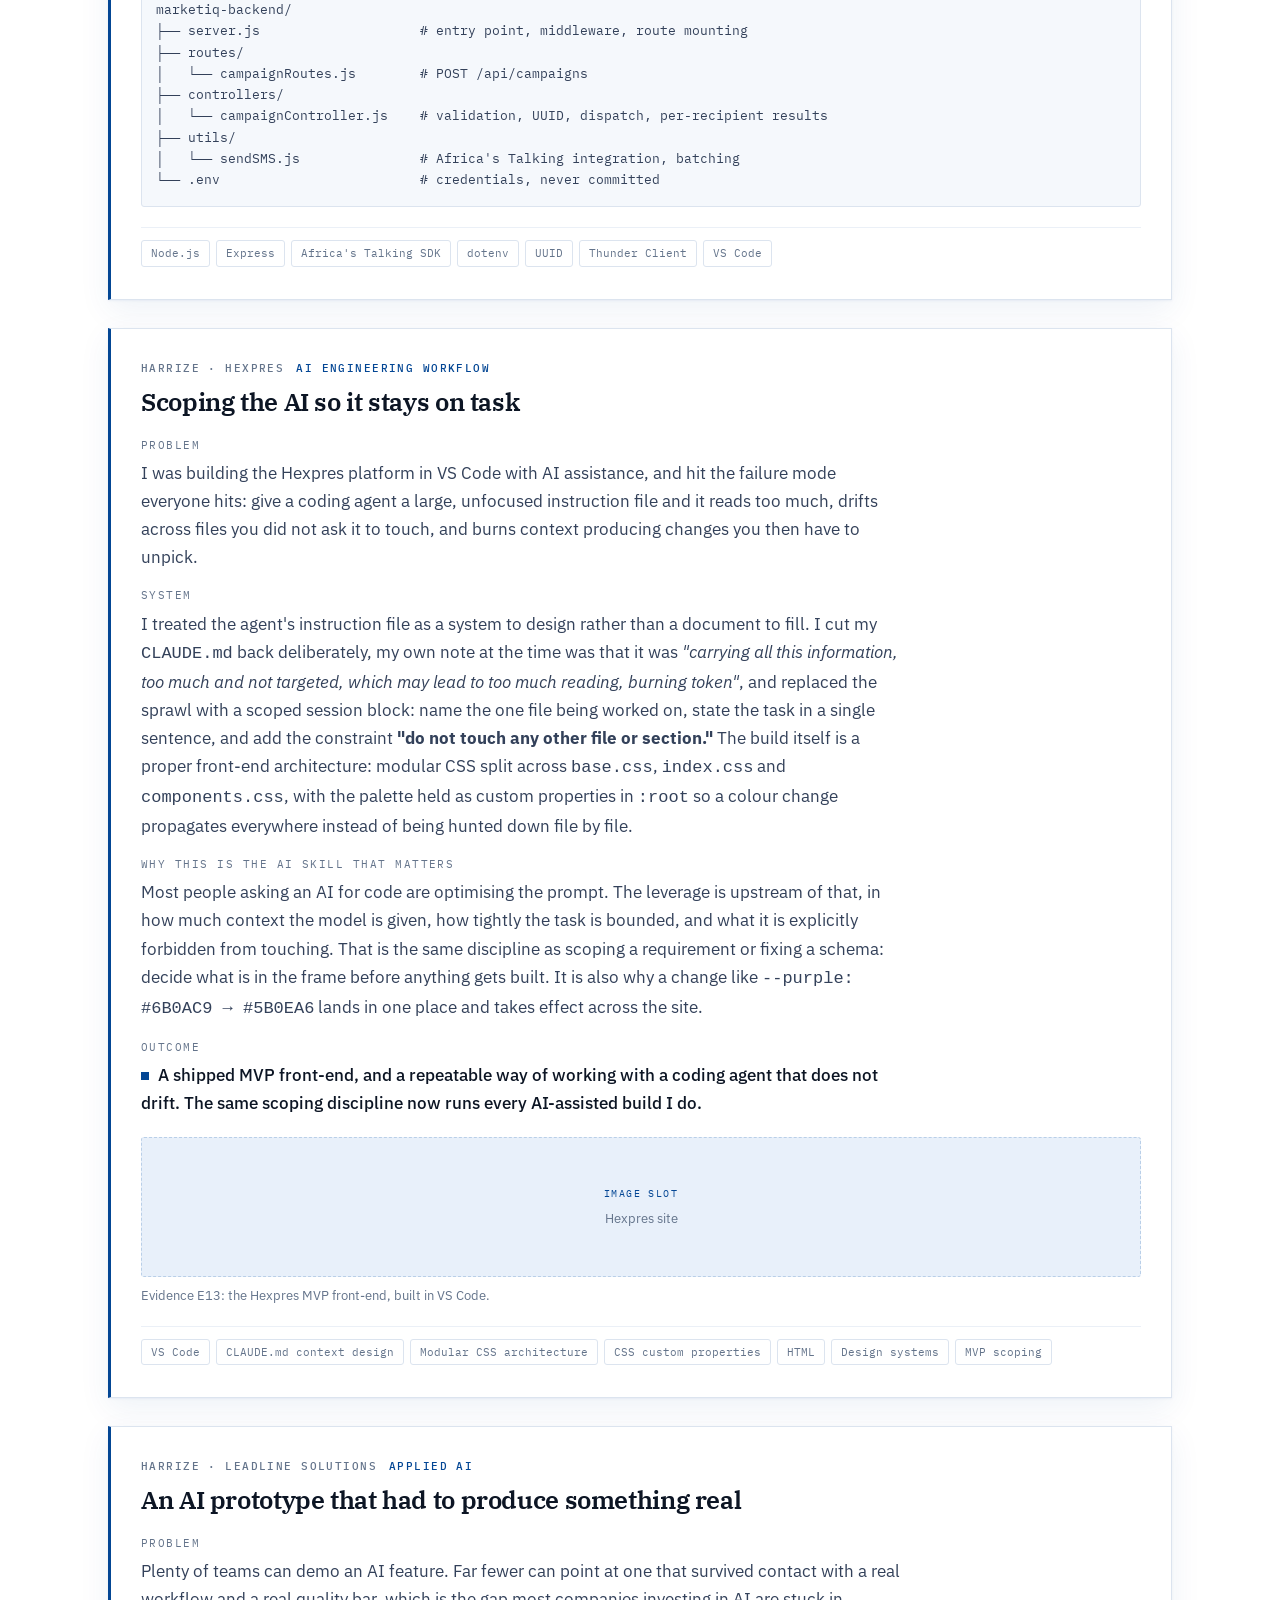
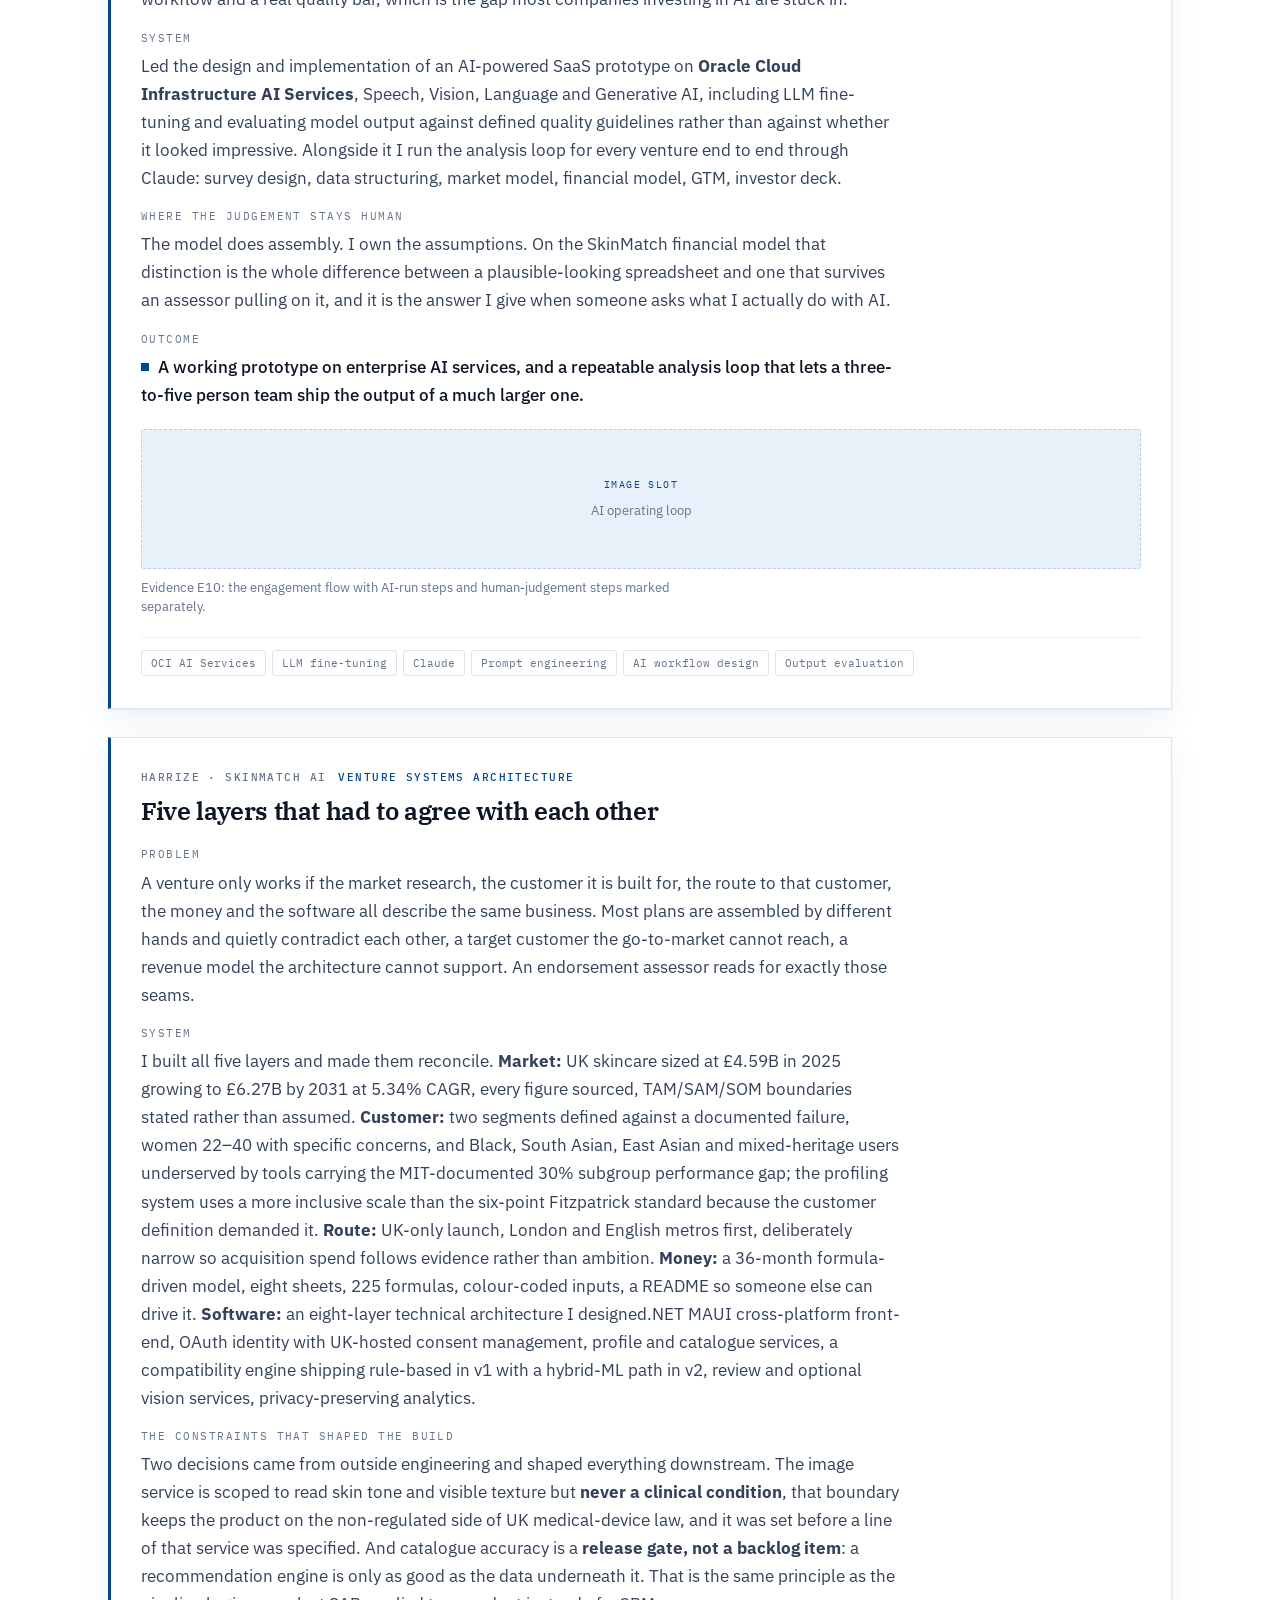
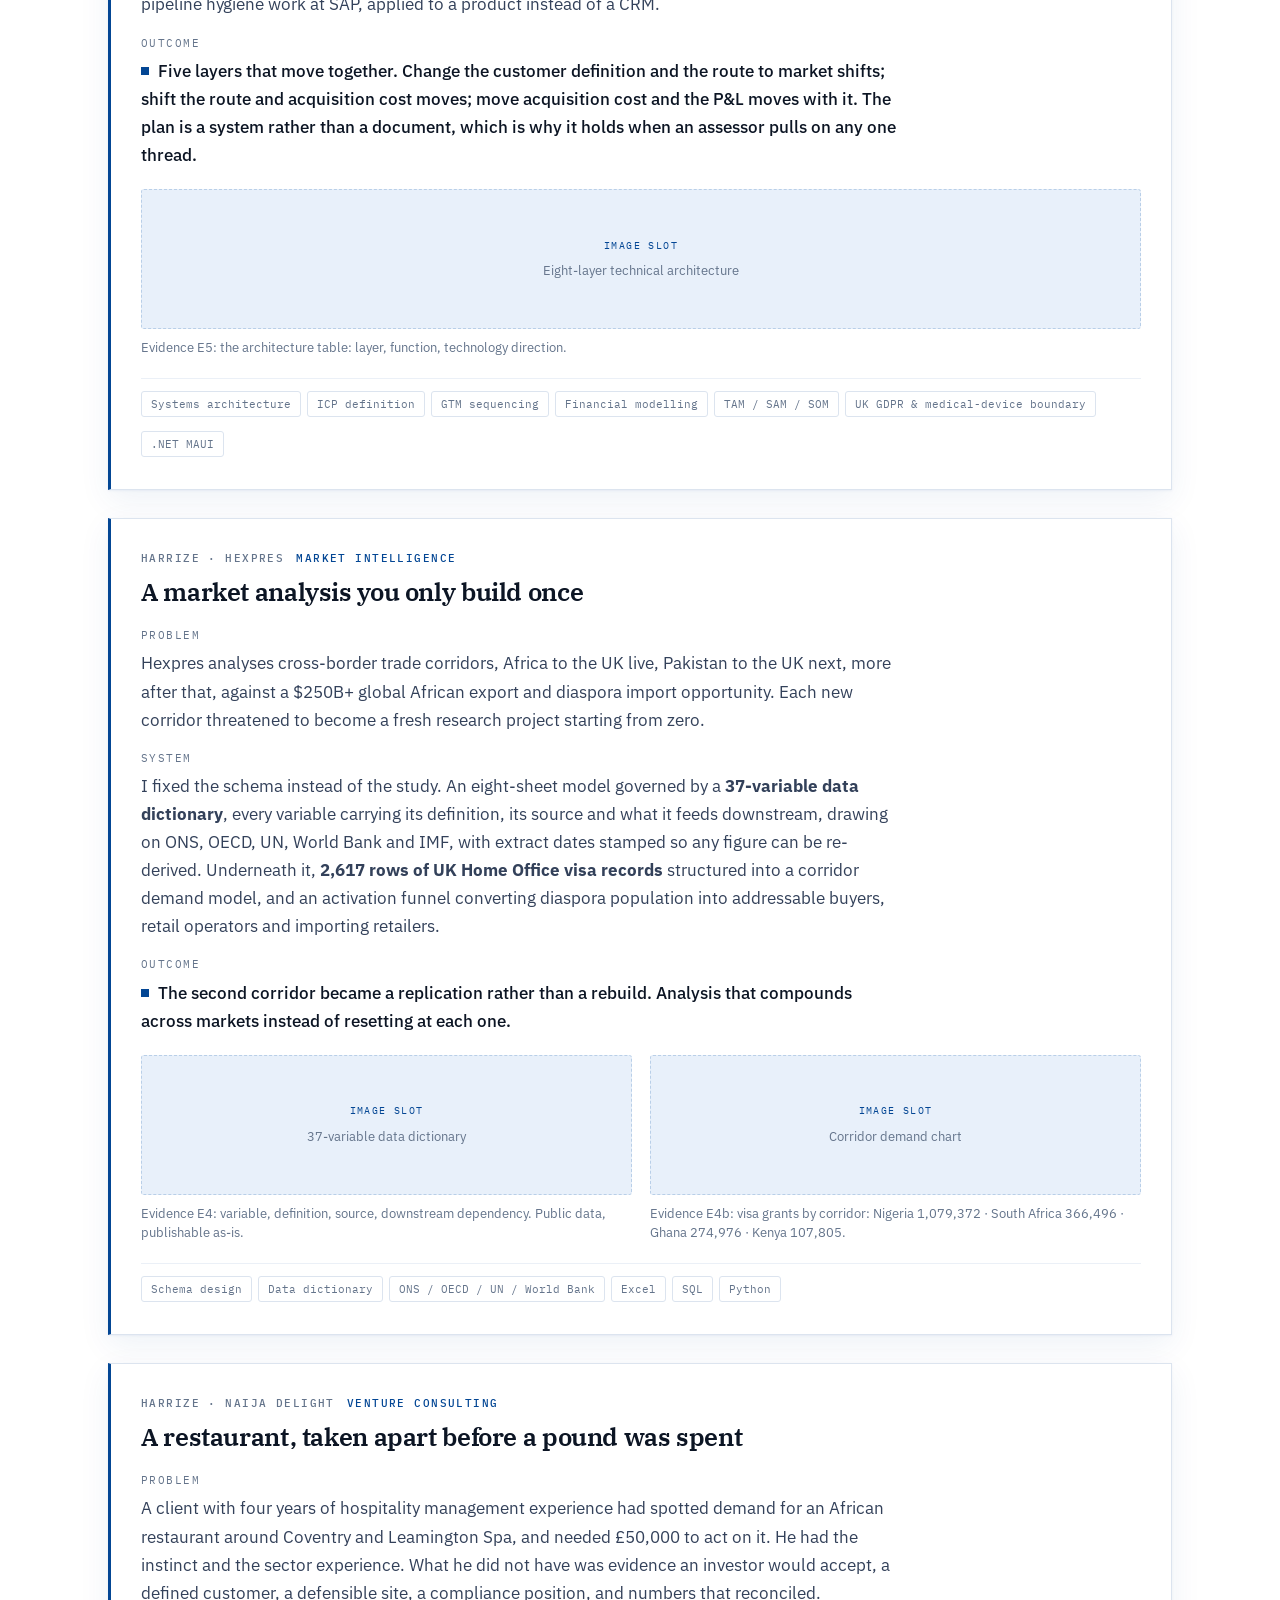
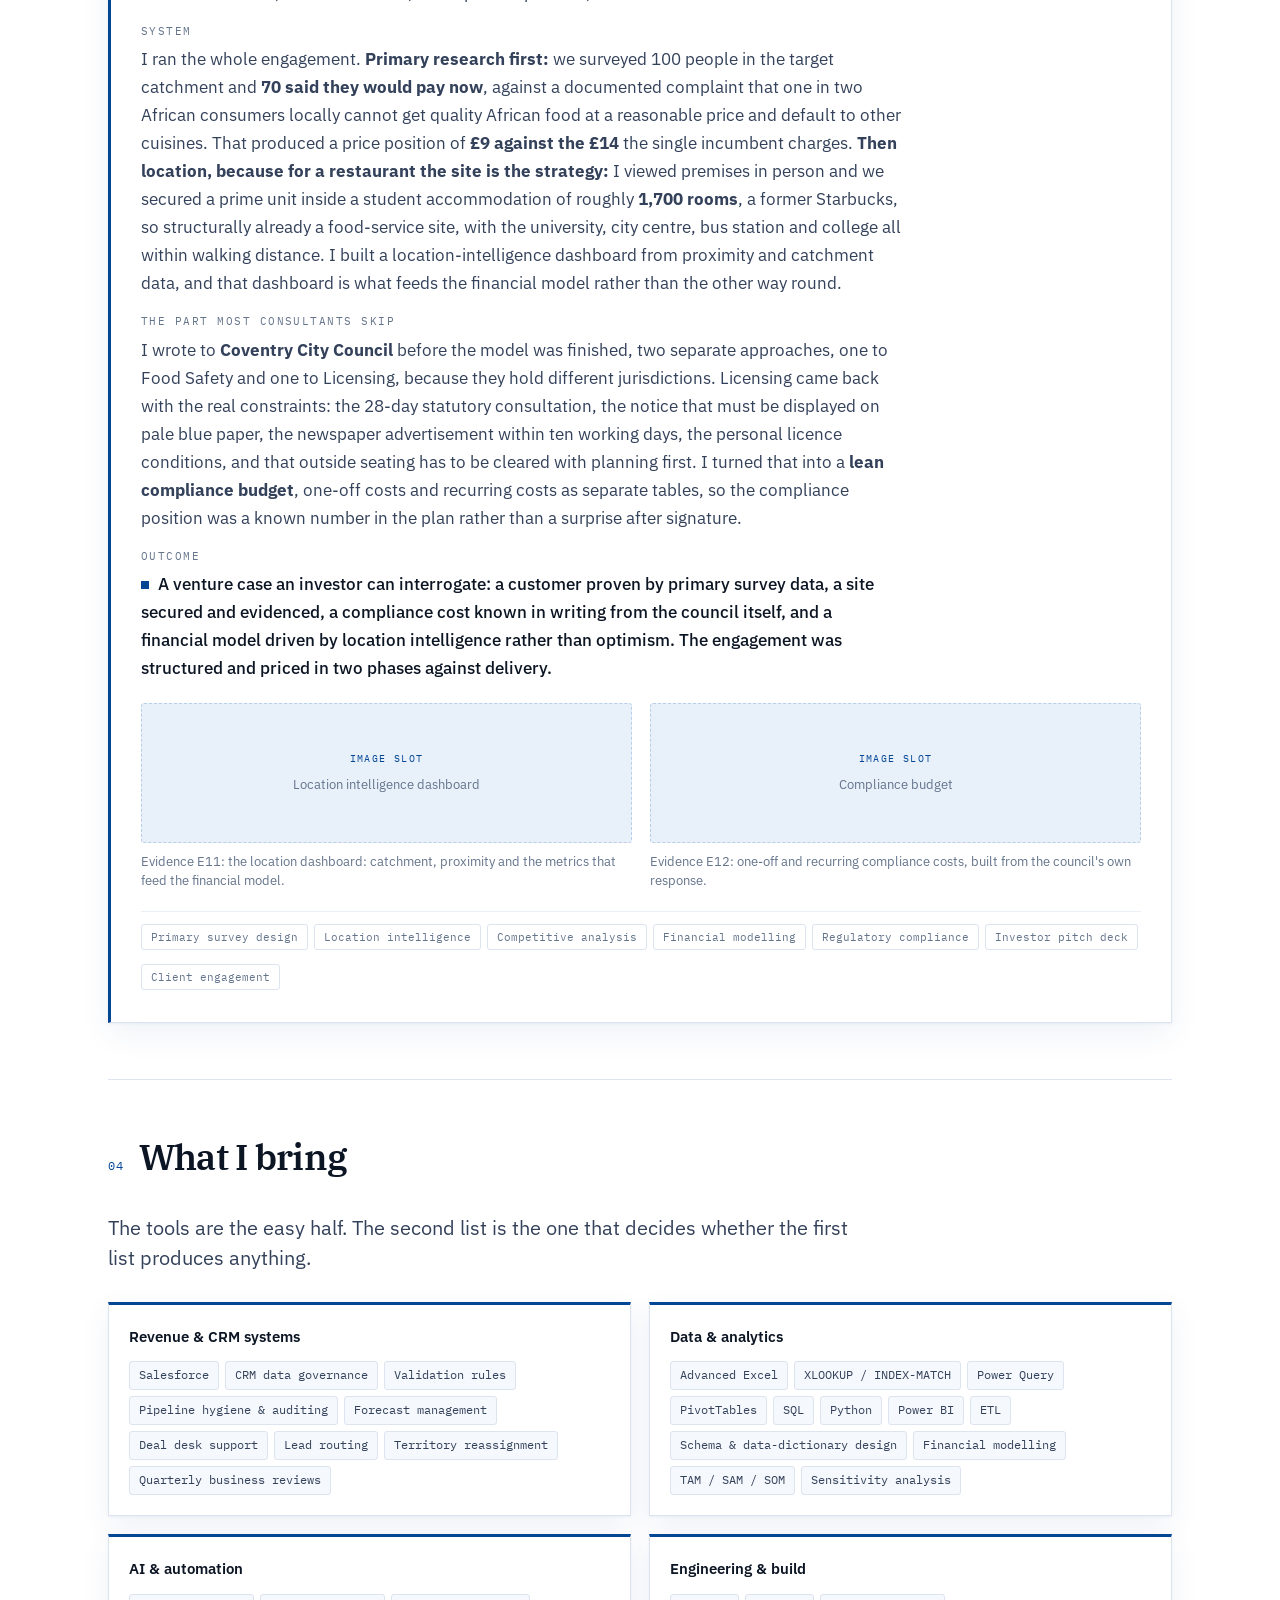
==== commit 8d7a3b6e: "Starting point: portfolio as received" ====
--- a/index.html
+++ b/index.html
@@ -1,89 +1,41 @@
 <!doctype html>
-<html lang="en-GB">
+<html lang="en">
 <head>
 <meta charset="utf-8">
 <meta name="viewport" content="width=device-width, initial-scale=1">
-<title>Ade Adelaja | Technical Business Analyst</title>
-<meta name="description" content="Ade Adelaja, Technical Business Analyst with global enterprise experience in business systems and operations.">
-<link rel="stylesheet" href="style.css">
+<title>Ade Adelaja</title>
+<meta name="description" content="Ade Adelaja, revenue and business operations, business analysis, AI systems and venture intelligence. I build the systems that let a business see itself clearly.">
+<meta name="author" content="Ade Adelaja">
+
+<!-- Social preview. Add images/og-card.png (1200x630) to enable the image. -->
+<meta property="og:type" content="website">
+<meta property="og:title" content="Ade Adelaja">
+<meta property="og:description" content="Revenue &amp; business operations · business analysis · AI systems · venture intelligence.">
+<meta property="og:image" content="images/og-card.png">
+<meta name="twitter:card" content="summary_large_image">
+
+<link rel="preconnect" href="https://fonts.googleapis.com">
+<link rel="preconnect" href="https://fonts.gstatic.com" crossorigin>
+<link rel="stylesheet" href="https://fonts.googleapis.com/css2?family=IBM+Plex+Mono:wght@400;500&family=IBM+Plex+Sans:wght@400;500;600&family=IBM+Plex+Serif:wght@400;500;600;700&display=swap">
+<link rel="stylesheet" href="assets/css/style.css">
+<link rel="icon" href="data:image/svg+xml,<svg xmlns='http://www.w3.org/2000/svg' viewBox='0 0 32 32'><rect width='32' height='32' fill='%23034694'/><text y='23' x='16' text-anchor='middle' font-family='Georgia,serif' font-size='19' font-weight='700' fill='%23F5F6F3'>A</text></svg>">
 </head>
-<body id="top">
+<body>
 
-<header class="site-header">
-  <div class="wrap">
-    <a class="brand" href="./"><span class="name">Ade Adelaja</span><span class="role">Technical Business Analyst</span></a>
-    <nav aria-label="Main"><a href="./#work">Work</a><a href="./#about">About</a><a class="button" href="https://www.linkedin.com/in/ade-adelaja-0364aa266/">LinkedIn</a></nav>
+<!-- Everything below is generated from assets/js/data.js, do not edit by hand -->
+<main id="app"></main>
+
+<noscript>
+  <div style="max-width:680px;margin:60px auto;padding:0 24px;font-family:Georgia,serif;">
+    <h1>Ade Adelaja</h1>
+    <p>Revenue &amp; business operations · business analysis · AI systems · venture intelligence. London, UK.</p>
+    <p>This page needs JavaScript. Reach me at
+       <a href="mailto:adesegunadelaja28@gmail.com">adesegunadelaja28@gmail.com</a> or on
+       <a href="https://www.linkedin.com/in/adesegun-adelaja-0364aa266">LinkedIn</a>.</p>
   </div>
-</header>
+</noscript>
 
-<main>
-
-  <section class="intro">
-    <div class="wrap">
-      <h1>Technical Business Analyst with global enterprise experience in business systems and operations.</h1>
-      <p>At SAP Emarsys I worked inside a global revenue operation. I owned Salesforce data integrity through a merger, across 7 global regions and a pipeline that more than 100 sales reps and their leaders relied on.</p>
-      <p>I understand how business systems and operations fit together: CRM, forecasting, data quality, governance and the reporting that leadership runs on. I take an unclear problem, scope it, build the system and stay with it until it works.</p>
-      <ul class="glance">
-        <li><strong>Enterprise scale</strong>SAP Emarsys revenue operations across 7 global regions</li>
-        <li><strong>Business systems</strong>Salesforce, SQL, Excel, Python, Power BI</li>
-        <li><strong>Delivery</strong>Requirements, stakeholder management, prototyping, handover</li>
-        <li><strong>Foundation</strong>First Class BSc Computer Science, Oracle certified in Generative AI</li>
-      </ul>
-    </div>
-  </section>
-
-  <div class="wrap">
-
-  <section id="work">
-    <h2>Work</h2>
-    <div class="cards">
-
-      <a class="card" href="football-club-website/">
-        <img src="football-club-website/images/cover.jpg" alt="Football club website prototype" width="1200" height="800">
-        <div class="body">
-          <h3>Football club website</h3>
-          <p>From a first stakeholder call to a reviewed prototype: 49 requirements gathered, scoped and traced through to design.</p>
-          <p class="tags">Requirements, stakeholder management, scope, Figma</p>
-        </div>
-      </a>
-
-      <a class="card" href="trade-corridor-data-model/">
-        <img src="trade-corridor-data-model/images/cover.jpg" alt="Data dictionary for the trade corridor model" width="1200" height="800">
-        <div class="body">
-          <h3>Trade corridor data model</h3>
-          <p>A governed data model for cross border trade: 29 defined fields, 2,616 visa records and a schema that a new market can reuse.</p>
-          <p class="tags">Data architecture, data dictionary, Excel, market sizing</p>
-        </div>
-      </a>
-
-    </div>
-  </section>
-
-  <section id="about">
-    <h2>About</h2>
-    <ul class="facts">
-      <li><strong>Experience</strong> Four years across business analysis, revenue operations and data</li>
-      <li><strong>Previously</strong> Revenue Operations Analyst at SAP Emarsys, London</li>
-      <li><strong>Education</strong> BSc Computer Science, First Class Honours, Coventry University</li>
-      <li><strong>Certified</strong> Oracle Cloud Infrastructure Generative AI Professional</li>
-      <li><strong>Tools</strong> Salesforce, SQL, Excel, Python, Power BI, Figma</li>
-      <li><strong>Contact</strong> <a href="https://www.linkedin.com/in/ade-adelaja-0364aa266/">Message me on LinkedIn</a></li>
-    </ul>
-  </section>
-
-  </div>
-
-</main>
-
-<footer class="site-footer">
-  <div class="wrap">
-    <div class="who">
-      <div class="name">Ade Adelaja</div>
-      <p>Technical Business Analyst. Open to roles across the UK, on site, hybrid or remote.</p>
-    </div>
-    <nav aria-label="Footer"><a href="https://www.linkedin.com/in/ade-adelaja-0364aa266/">LinkedIn</a><a href="./#work">Work</a><a href="./#about">About</a><a href="#top">Back to top</a></nav>
-  </div>
-</footer>
-
+<script src="assets/js/data.js"></script>
+<script src="assets/js/render.js"></script>
 </body>
 </html>
--- a/assets/css/style.css
+++ b/assets/css/style.css
@@ -0,0 +1,293 @@
+/* ==========================================================================
+   Ade Adelaja — portfolio
+   Content lives in assets/js/data.js. You should not need to edit this file.
+   ========================================================================== */
+
+:root {
+  /* whites & blues */
+  --paper:      #FFFFFF;
+  --panel:      #F5F8FC;
+  --raised:     #FFFFFF;
+  --ink:        #0C1524;
+  --body:       #33415A;
+  --muted:      #64748B;
+  --rule:       #DCE4EF;
+  --rule-soft:  #EBF0F7;
+
+  --blue:       #034694;   /* primary */
+  --blue-deep:  #022F66;
+  --blue-soft:  #E8F0FA;
+  --blue-line:  #B9CFE8;
+
+  --good:       #0F7B5F;
+  --shadow:     0 1px 2px rgba(3,70,148,.06), 0 10px 30px rgba(3,70,148,.07);
+  --shadow-lg:  0 2px 6px rgba(3,70,148,.08), 0 18px 50px rgba(3,70,148,.10);
+
+  --f-display: "IBM Plex Serif", Georgia, "Times New Roman", serif;
+  --f-body:    "IBM Plex Sans", -apple-system, BlinkMacSystemFont, "Segoe UI", Helvetica, Arial, sans-serif;
+  --f-mono:    "IBM Plex Mono", ui-monospace, SFMono-Regular, Menlo, Consolas, monospace;
+
+  --nav-h: 58px;
+}
+
+@media (prefers-color-scheme: dark) {
+  :root:not([data-theme="light"]) {
+    --paper: #0A1220; --panel: #0F1A2C; --raised: #111D31; --ink: #EAF1FA;
+    --body: #B9C7DA; --muted: #7E90A8; --rule: #22344F; --rule-soft: #18283E;
+    --blue: #5B9BE8; --blue-deep: #8CBBF0; --blue-soft: #14243A; --blue-line: #2C4A6E;
+    --good: #4FBF9B;
+    --shadow: 0 1px 2px rgba(0,0,0,.45), 0 10px 30px rgba(0,0,0,.38);
+    --shadow-lg: 0 2px 6px rgba(0,0,0,.5), 0 18px 50px rgba(0,0,0,.45);
+  }
+}
+:root[data-theme="dark"] {
+  --paper: #0A1220; --panel: #0F1A2C; --raised: #111D31; --ink: #EAF1FA;
+  --body: #B9C7DA; --muted: #7E90A8; --rule: #22344F; --rule-soft: #18283E;
+  --blue: #5B9BE8; --blue-deep: #8CBBF0; --blue-soft: #14243A; --blue-line: #2C4A6E;
+  --good: #4FBF9B;
+  --shadow: 0 1px 2px rgba(0,0,0,.45), 0 10px 30px rgba(0,0,0,.38);
+  --shadow-lg: 0 2px 6px rgba(0,0,0,.5), 0 18px 50px rgba(0,0,0,.45);
+}
+* { box-sizing: border-box; }
+html { scroll-behavior: smooth; scroll-padding-top: calc(var(--nav-h) + 18px); }
+@media (prefers-reduced-motion: reduce) { html { scroll-behavior: auto; } }
+
+body {
+  margin: 0; background: var(--paper); color: var(--body);
+  font-family: var(--f-body); font-size: 17px; line-height: 1.65;
+  -webkit-font-smoothing: antialiased;
+}
+
+.page { max-width: 1120px; margin: 0 auto; padding: 0 28px 100px; }
+
+h1,h2,h3,h4 { font-family: var(--f-display); color: var(--ink); text-wrap: balance; margin: 0; font-weight: 600; }
+p { margin: 0; }
+a { color: var(--blue); text-decoration-thickness: 1px; text-underline-offset: 2px; }
+a:focus-visible, button:focus-visible { outline: 2px solid var(--blue); outline-offset: 3px; border-radius: 3px; }
+img { max-width: 100%; display: block; }
+
+.label { font-family: var(--f-mono); font-size: 11px; font-weight: 500; letter-spacing: .13em; text-transform: uppercase; color: var(--muted); }
+.lede  { font-size: clamp(17.5px, 2.1vw, 19.5px); line-height: 1.55; color: var(--body); max-width: 64ch; }
+
+/* ============================ NAV ============================ */
+.nav {
+  position: sticky; top: 0; z-index: 60; height: var(--nav-h);
+  background: color-mix(in srgb, var(--paper) 88%, transparent);
+  backdrop-filter: saturate(160%) blur(12px);
+  border-bottom: 1px solid var(--rule);
+}
+.nav-in { max-width: 1120px; margin: 0 auto; padding: 0 28px; height: 100%;
+  display: flex; align-items: center; gap: 20px; }
+.nav-mark { font-family: var(--f-display); font-weight: 700; color: var(--ink); font-size: 17px; letter-spacing: -.01em; white-space: nowrap; }
+.nav-mark span { color: var(--blue); }
+.nav-links { display: flex; gap: 2px; margin-left: auto; overflow-x: auto; scrollbar-width: none; }
+.nav-links::-webkit-scrollbar { display: none; }
+.nav-links a {
+  font-family: var(--f-mono); font-size: 11.5px; letter-spacing: .08em; text-transform: uppercase;
+  color: var(--muted); text-decoration: none; padding: 8px 11px; white-space: nowrap;
+  border-bottom: 2px solid transparent;
+}
+.nav-links a:hover { color: var(--ink); }
+.nav-links a.on { color: var(--blue); border-bottom-color: var(--blue); }
+.theme-btn {
+  margin-left: 6px; font-family: var(--f-mono); font-size: 10.5px; letter-spacing: .1em; text-transform: uppercase;
+  background: transparent; color: var(--muted); border: 1px solid var(--rule);
+  padding: 6px 10px; cursor: pointer; line-height: 1; border-radius: 3px;
+}
+.theme-btn:hover { color: var(--blue); border-color: var(--blue); }
+
+/* ============================ HERO ============================ */
+.hero { padding: 60px 0 52px; border-bottom: 1px solid var(--rule); }
+.hero-grid { display: grid; grid-template-columns: minmax(0,1.25fr) minmax(0,.85fr); gap: 48px; align-items: start; }
+.hero h1 { font-size: clamp(40px, 6vw, 66px); line-height: 1.02; letter-spacing: -.025em; font-weight: 700; }
+.hero .role {
+  font-family: var(--f-display); font-size: clamp(19px, 2.4vw, 25px);
+  color: var(--blue); margin-top: 12px; line-height: 1.35; font-weight: 600;
+}
+.hero .avail {
+  display: inline-flex; align-items: center; gap: 8px; margin-bottom: 16px;
+  font-family: var(--f-mono); font-size: 11px; letter-spacing: .1em; text-transform: uppercase;
+  color: var(--good); background: var(--blue-soft); border: 1px solid var(--rule);
+  padding: 5px 11px; border-radius: 999px;
+}
+.hero .avail::before { content: ""; width: 7px; height: 7px; border-radius: 50%; background: var(--good); }
+
+.hero-block { margin-top: 26px; }
+.hero-block h4 {
+  font-family: var(--f-mono); font-size: 10.5px; letter-spacing: .14em; text-transform: uppercase;
+  color: var(--muted); margin-bottom: 8px; font-weight: 500;
+}
+.hero-block p { max-width: 60ch; }
+
+.doing { display: grid; grid-template-columns: repeat(2, minmax(0,1fr)); gap: 10px; margin-top: 10px; }
+@media (max-width: 560px) { .doing { grid-template-columns: 1fr; } }
+.doing div {
+  border-left: 3px solid var(--blue); background: var(--panel);
+  padding: 10px 14px; font-size: 14.5px; color: var(--ink); line-height: 1.45;
+}
+.doing div b { display: block; font-weight: 600; }
+.doing div span { color: var(--muted); font-size: 13.5px; }
+
+.contact { display: flex; flex-wrap: wrap; gap: 10px; margin-top: 28px; }
+.contact a, .contact span {
+  font-family: var(--f-mono); font-size: 13px; text-decoration: none;
+  color: var(--body); border: 1px solid var(--rule); background: var(--raised);
+  padding: 8px 14px; border-radius: 4px;
+}
+.contact a:hover { color: var(--blue); border-color: var(--blue); }
+.contact a.primary { background: var(--blue); border-color: var(--blue); color: #fff; font-weight: 500; }
+.contact a.primary:hover { background: var(--blue-deep); border-color: var(--blue-deep); color: #fff; }
+
+.hero-photo { position: sticky; top: calc(var(--nav-h) + 24px); }
+.hero-photo .fig-wrap { padding: 0; border: 1px solid var(--rule); box-shadow: var(--shadow-lg); overflow: hidden; }
+.hero-photo .slot { min-height: 300px; }
+.hero-photo figcaption { text-align: center; }
+
+/* ============================ SECTIONS ============================ */
+section { border-bottom: 1px solid var(--rule); padding: 56px 0; scroll-margin-top: calc(var(--nav-h) + 12px); }
+section:last-of-type { border-bottom: 0; }
+.sec-head { display: flex; align-items: baseline; gap: 14px; margin-bottom: 8px; }
+.sec-head .n { font-family: var(--f-mono); font-size: 11.5px; color: var(--blue); letter-spacing: .12em; }
+h2.sec { font-size: clamp(26px, 3.6vw, 36px); letter-spacing: -.02em; line-height: 1.15; }
+.spine { display: flex; flex-direction: column; gap: 28px; min-width: 0; }
+
+/* ============================ METRICS ============================ */
+.metrics { display: grid; grid-template-columns: repeat(auto-fit, minmax(228px,1fr)); gap: 14px; }
+.metric {
+  background: var(--raised); border: 1px solid var(--rule); border-top: 3px solid var(--blue);
+  padding: 20px 20px 18px; display: flex; flex-direction: column; gap: 8px;
+  box-shadow: var(--shadow); position: relative;
+}
+.metric .tag {
+  font-family: var(--f-mono); font-size: 9.5px; letter-spacing: .13em; text-transform: uppercase;
+  color: var(--blue); background: var(--blue-soft); padding: 3px 8px; align-self: flex-start; border-radius: 3px;
+}
+.metric .fig {
+  font-family: var(--f-display); font-size: clamp(34px, 3.6vw, 42px); font-weight: 700; color: var(--ink);
+  line-height: 1; font-variant-numeric: tabular-nums; letter-spacing: -.02em;
+}
+.metric .fig em { font-style: normal; font-size: 20px; color: var(--blue); margin-left: 3px; font-weight: 600; }
+.metric .what { font-size: 14.5px; color: var(--ink); font-weight: 600; line-height: 1.35; }
+.metric .cap { font-size: 13px; color: var(--muted); line-height: 1.45; }
+
+/* ============================ METHOD ============================ */
+.loop { display: grid; grid-template-columns: repeat(auto-fit, minmax(160px,1fr)); gap: 12px; }
+.loop .node {
+  background: var(--raised); border: 1px solid var(--rule); border-top: 3px solid var(--blue);
+  padding: 15px 16px 17px; box-shadow: var(--shadow); position: relative;
+}
+.loop .node .step { font-family: var(--f-mono); font-size: 9.5px; letter-spacing: .14em; color: var(--blue); }
+.loop .node strong { display: block; font-family: var(--f-display); font-size: 17px; color: var(--ink); margin-top: 5px; }
+.loop .node span { font-family: var(--f-mono); font-size: 11px; color: var(--muted); display: block; margin-top: 3px; }
+.loop-note { font-family: var(--f-mono); font-size: 10.5px; letter-spacing: .1em; text-transform: uppercase; color: var(--blue); margin-top: 12px; }
+
+/* ============================ FILTERS ============================ */
+.filters { display: flex; flex-wrap: wrap; gap: 8px; }
+.filters button {
+  font-family: var(--f-mono); font-size: 11.5px; letter-spacing: .06em;
+  background: var(--raised); color: var(--muted); border: 1px solid var(--rule);
+  padding: 8px 14px; cursor: pointer; border-radius: 999px; line-height: 1.2;
+}
+.filters button:hover { color: var(--blue); border-color: var(--blue-line); }
+.filters button.on { background: var(--blue); border-color: var(--blue); color: #fff; }
+.filters button .ct { opacity: .65; margin-left: 5px; }
+
+/* ============================ CASES ============================ */
+.case {
+  background: var(--raised); border: 1px solid var(--rule); box-shadow: var(--shadow);
+  padding: 30px 30px 32px; display: flex; flex-direction: column; gap: 20px;
+  border-left: 3px solid var(--blue);
+}
+.case[hidden] { display: none; }
+.case-head { display: flex; flex-direction: column; gap: 9px; }
+.case-head .where { display: flex; flex-wrap: wrap; gap: 6px 12px; align-items: baseline; }
+.case-head .disc { color: var(--blue); }
+.case-head h3 { font-size: clamp(20px, 2.7vw, 25px); letter-spacing: -.015em; line-height: 1.25; }
+.case dl { margin: 0; display: flex; flex-direction: column; gap: 16px; }
+.case dt { font-family: var(--f-mono); font-size: 10.5px; letter-spacing: .14em; text-transform: uppercase; color: var(--muted); margin-bottom: 5px; }
+.case dd { margin: 0; max-width: 76ch; }
+.case dd.out { color: var(--ink); font-weight: 500; }
+.case dd.out::before { content: ""; display: inline-block; width: 8px; height: 8px; background: var(--blue); margin-right: 9px; vertical-align: middle; transform: translateY(-1px); }
+.stack { display: flex; flex-wrap: wrap; gap: 6px; padding-top: 4px; border-top: 1px solid var(--rule-soft); }
+.chip { font-family: var(--f-mono); font-size: 11px; color: var(--muted); border: 1px solid var(--rule); padding: 3px 9px; margin-top: 8px; border-radius: 3px; }
+@media (prefers-reduced-motion: no-preference) { .case { transition: box-shadow .2s ease, border-color .2s ease; } .case:hover { box-shadow: var(--shadow-lg); } }
+
+/* ============================ FIGURES ============================ */
+.figs { display: grid; grid-template-columns: repeat(auto-fit, minmax(260px,1fr)); gap: 18px; }
+figure { margin: 0; }
+.fig-wrap { background: var(--panel); border: 1px solid var(--rule); padding: 10px; overflow-x: auto; }
+.fig-wrap img { width: 100%; height: auto; }
+figcaption { font-size: 13px; color: var(--muted); margin-top: 9px; line-height: 1.5; max-width: 68ch; }
+.slot {
+  border: 1px dashed var(--blue-line); background: var(--blue-soft);
+  padding: 26px 20px; text-align: center; color: var(--muted);
+  display: flex; flex-direction: column; gap: 7px; align-items: center; justify-content: center; min-height: 140px; border-radius: 3px;
+}
+.slot .slot-tag { font-family: var(--f-mono); font-size: 10px; letter-spacing: .14em; text-transform: uppercase; color: var(--blue); }
+.slot .slot-txt { font-size: 13px; max-width: 40ch; line-height: 1.5; }
+
+/* ============================ CODE ============================ */
+.code-wrap { border: 1px solid var(--rule); background: var(--panel); overflow: hidden; border-radius: 3px; }
+.code-head { display: flex; justify-content: space-between; align-items: center; gap: 12px; padding: 8px 14px; border-bottom: 1px solid var(--rule); }
+.code-file { font-family: var(--f-mono); font-size: 11.5px; color: var(--blue); font-weight: 500; }
+.code-lang { font-family: var(--f-mono); font-size: 9.5px; letter-spacing: .13em; text-transform: uppercase; color: var(--muted); border: 1px solid var(--rule); padding: 2px 7px; border-radius: 3px; }
+.code-wrap pre { margin: 0; padding: 16px 14px; overflow-x: auto; }
+.code-wrap code { font-family: var(--f-mono); font-size: 12.5px; line-height: 1.7; color: var(--body); white-space: pre; display: block; }
+.code-cap { font-size: 13px; color: var(--muted); line-height: 1.5; max-width: 68ch; margin-top: -8px; }
+
+/* ============================ SKILLS ============================ */
+.skill-grid { display: grid; grid-template-columns: repeat(2, minmax(0,1fr)); gap: 18px; }
+@media (max-width: 720px) { .skill-grid { grid-template-columns: 1fr; } }
+.skill-card { background: var(--raised); border: 1px solid var(--rule); border-top: 3px solid var(--blue); padding: 20px; box-shadow: var(--shadow); }
+.skill-card h4 { font-family: var(--f-body); font-size: 15px; font-weight: 600; margin-bottom: 12px; }
+.skill-tags { display: flex; flex-wrap: wrap; gap: 6px; }
+.skill-tags span { font-family: var(--f-mono); font-size: 11.5px; color: var(--body); background: var(--panel); border: 1px solid var(--rule); padding: 4px 9px; border-radius: 3px; }
+.softs { display: grid; grid-template-columns: repeat(auto-fit, minmax(300px,1fr)); gap: 16px 30px; }
+.soft { display: flex; flex-direction: column; gap: 3px; padding-left: 15px; border-left: 2px solid var(--blue-line); }
+.soft b { color: var(--ink); font-size: 15px; font-weight: 600; }
+.soft span { font-size: 14px; color: var(--muted); line-height: 1.5; }
+.values { display: grid; grid-template-columns: repeat(auto-fit, minmax(280px,1fr)); gap: 16px; }
+.value {
+  background: var(--panel); border: 1px solid var(--rule); border-top: 3px solid var(--blue);
+  padding: 20px; display: flex; flex-direction: column; gap: 7px;
+}
+.value b { font-family: var(--f-display); color: var(--ink); font-size: clamp(17px, 2vw, 19px); font-weight: 600; letter-spacing: -.01em; }
+.value span { font-size: 14.5px; color: var(--body); line-height: 1.6; }
+
+/* ============================ TIMELINE ============================ */
+.tl { display: flex; flex-direction: column; }
+.tl-row { display: grid; grid-template-columns: 170px minmax(0,1fr); gap: 26px; padding: 22px 0; border-top: 1px solid var(--rule-soft); }
+.tl-row:first-child { border-top: 0; padding-top: 0; }
+.tl-when { font-family: var(--f-mono); font-size: 12.5px; color: var(--blue); padding-top: 3px; }
+.tl-what { display: flex; flex-direction: column; gap: 4px; }
+.tl-what strong { color: var(--ink); font-weight: 600; font-size: 17px; }
+.tl-what .org { font-size: 14.5px; color: var(--muted); }
+.tl-photos { margin-top: 12px; max-width: 340px; }
+.tl-photos.pair { display: grid; grid-template-columns: 1fr 1fr; gap: 12px; max-width: 580px; }
+.tl-photos .slot { min-height: 108px; padding: 18px 12px; }
+
+/* ============================ CREDENTIALS ============================ */
+.creds { display: grid; grid-template-columns: repeat(auto-fit, minmax(258px,1fr)); gap: 12px; }
+.cred { background: var(--raised); border: 1px solid var(--rule); border-left: 3px solid var(--blue); padding: 14px 16px; display: flex; flex-direction: column; gap: 3px; }
+.cred .nm { font-size: 14.5px; color: var(--ink); font-weight: 500; line-height: 1.4; }
+.cred .mt { font-family: var(--f-mono); font-size: 11px; color: var(--muted); }
+
+/* ============================ CLOSE ============================ */
+.close { padding: 56px 0 0; scroll-margin-top: calc(var(--nav-h) + 12px); }
+.close .box { border: 1px solid var(--blue); border-top: 4px solid var(--blue); background: var(--panel); padding: 38px 34px; display: flex; flex-direction: column; gap: 18px; }
+.close h2 { font-size: clamp(24px, 3.2vw, 32px); }
+.foot { margin-top: 32px; font-family: var(--f-mono); font-size: 11.5px; color: var(--muted); }
+
+@media (max-width: 900px) {
+  .hero-grid { grid-template-columns: 1fr; gap: 30px; }
+  .hero-photo { position: static; max-width: 460px; }
+}
+@media (max-width: 720px) {
+  body { font-size: 16px; }
+  .page { padding: 0 20px 76px; }
+  .nav-in { padding: 0 20px; gap: 12px; }
+  .nav-mark { font-size: 15px; }
+  .tl-row { grid-template-columns: 1fr; gap: 5px; }
+  .case { padding: 24px 20px 26px; }
+  .hero { padding: 38px 0 34px; }
+}
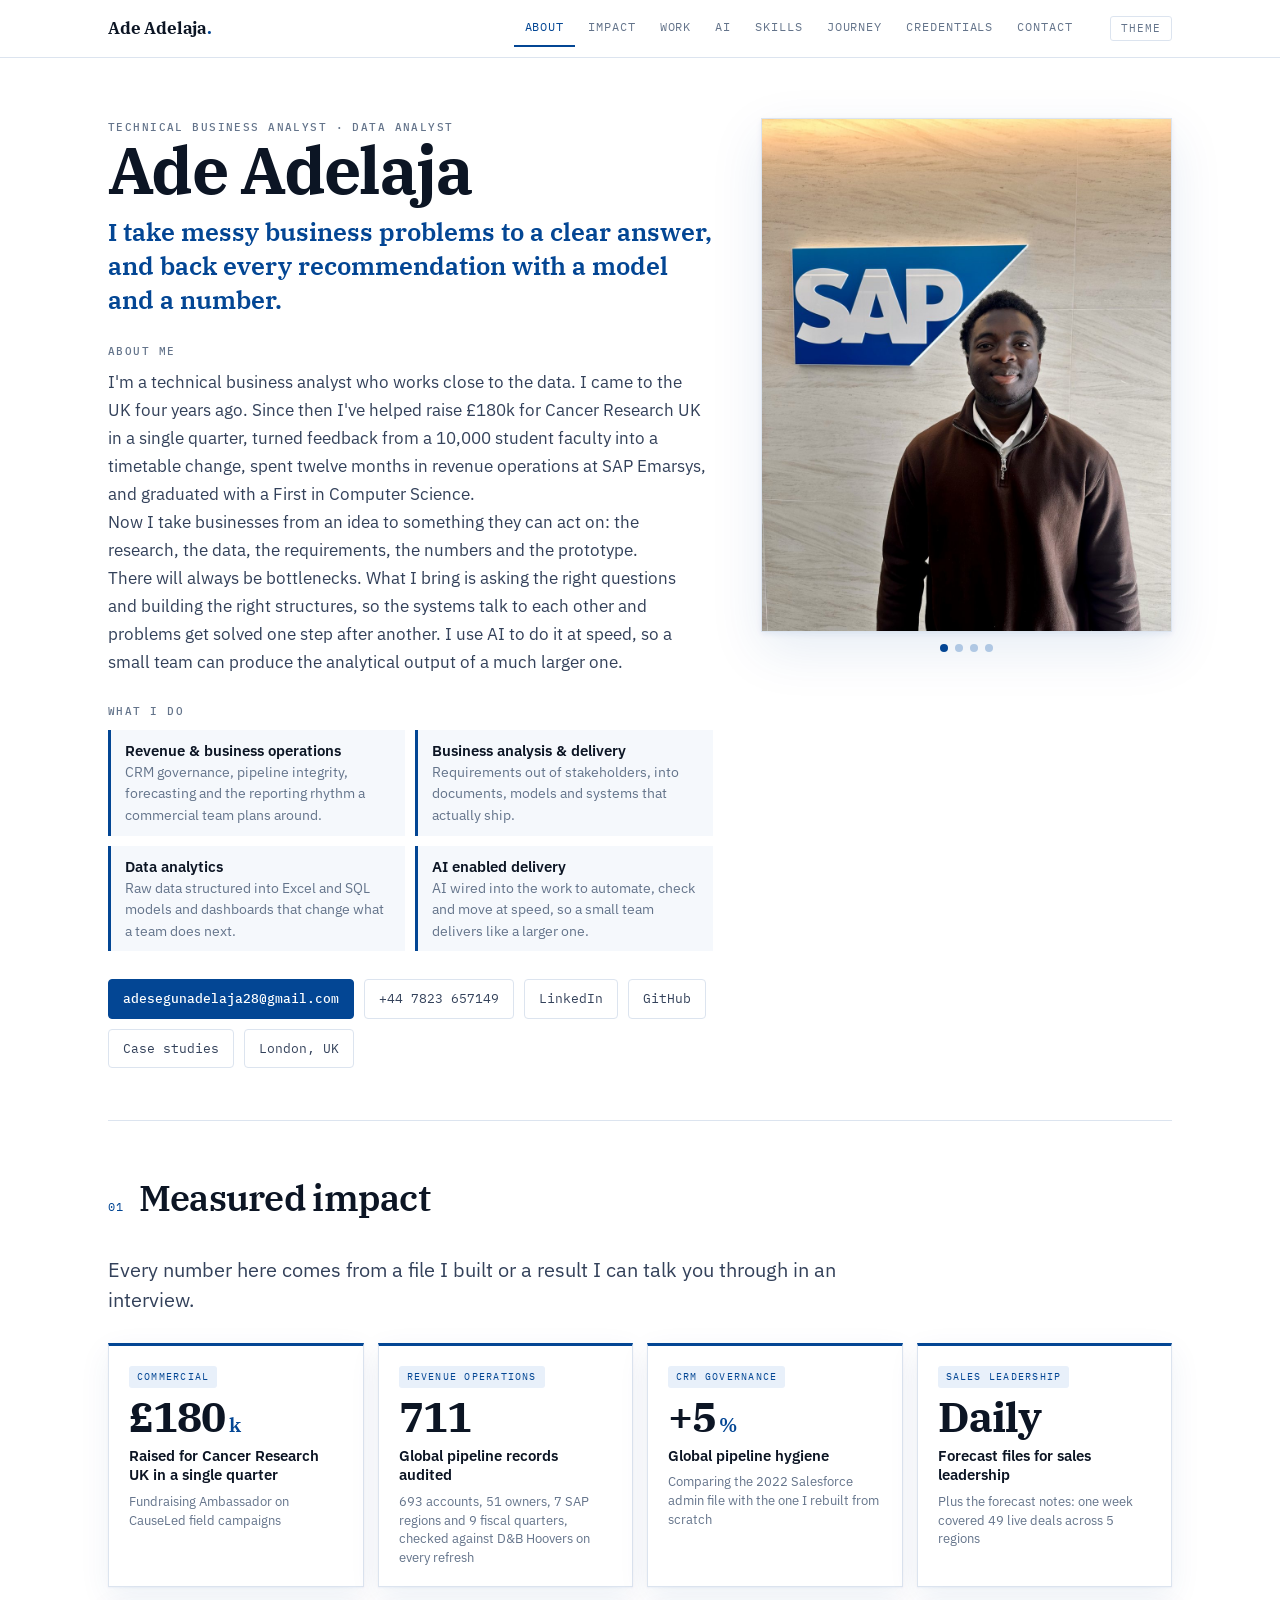
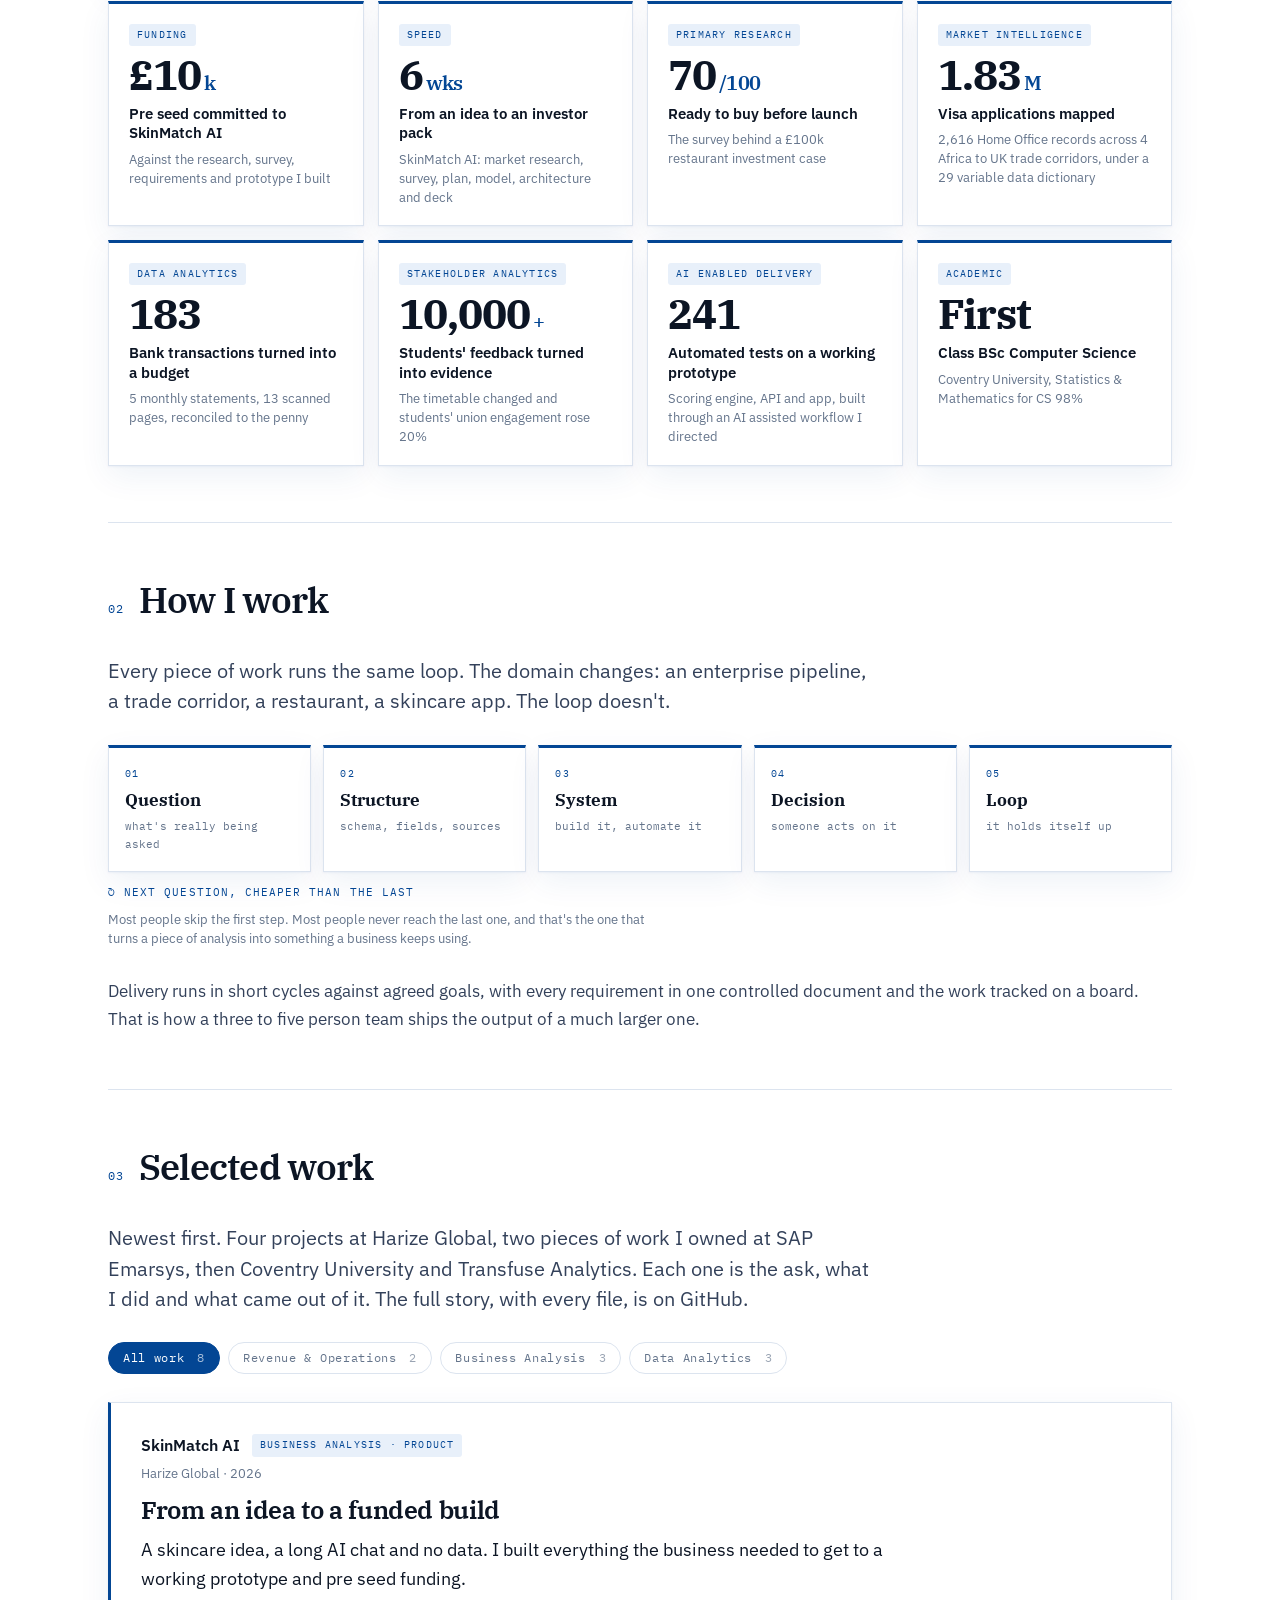
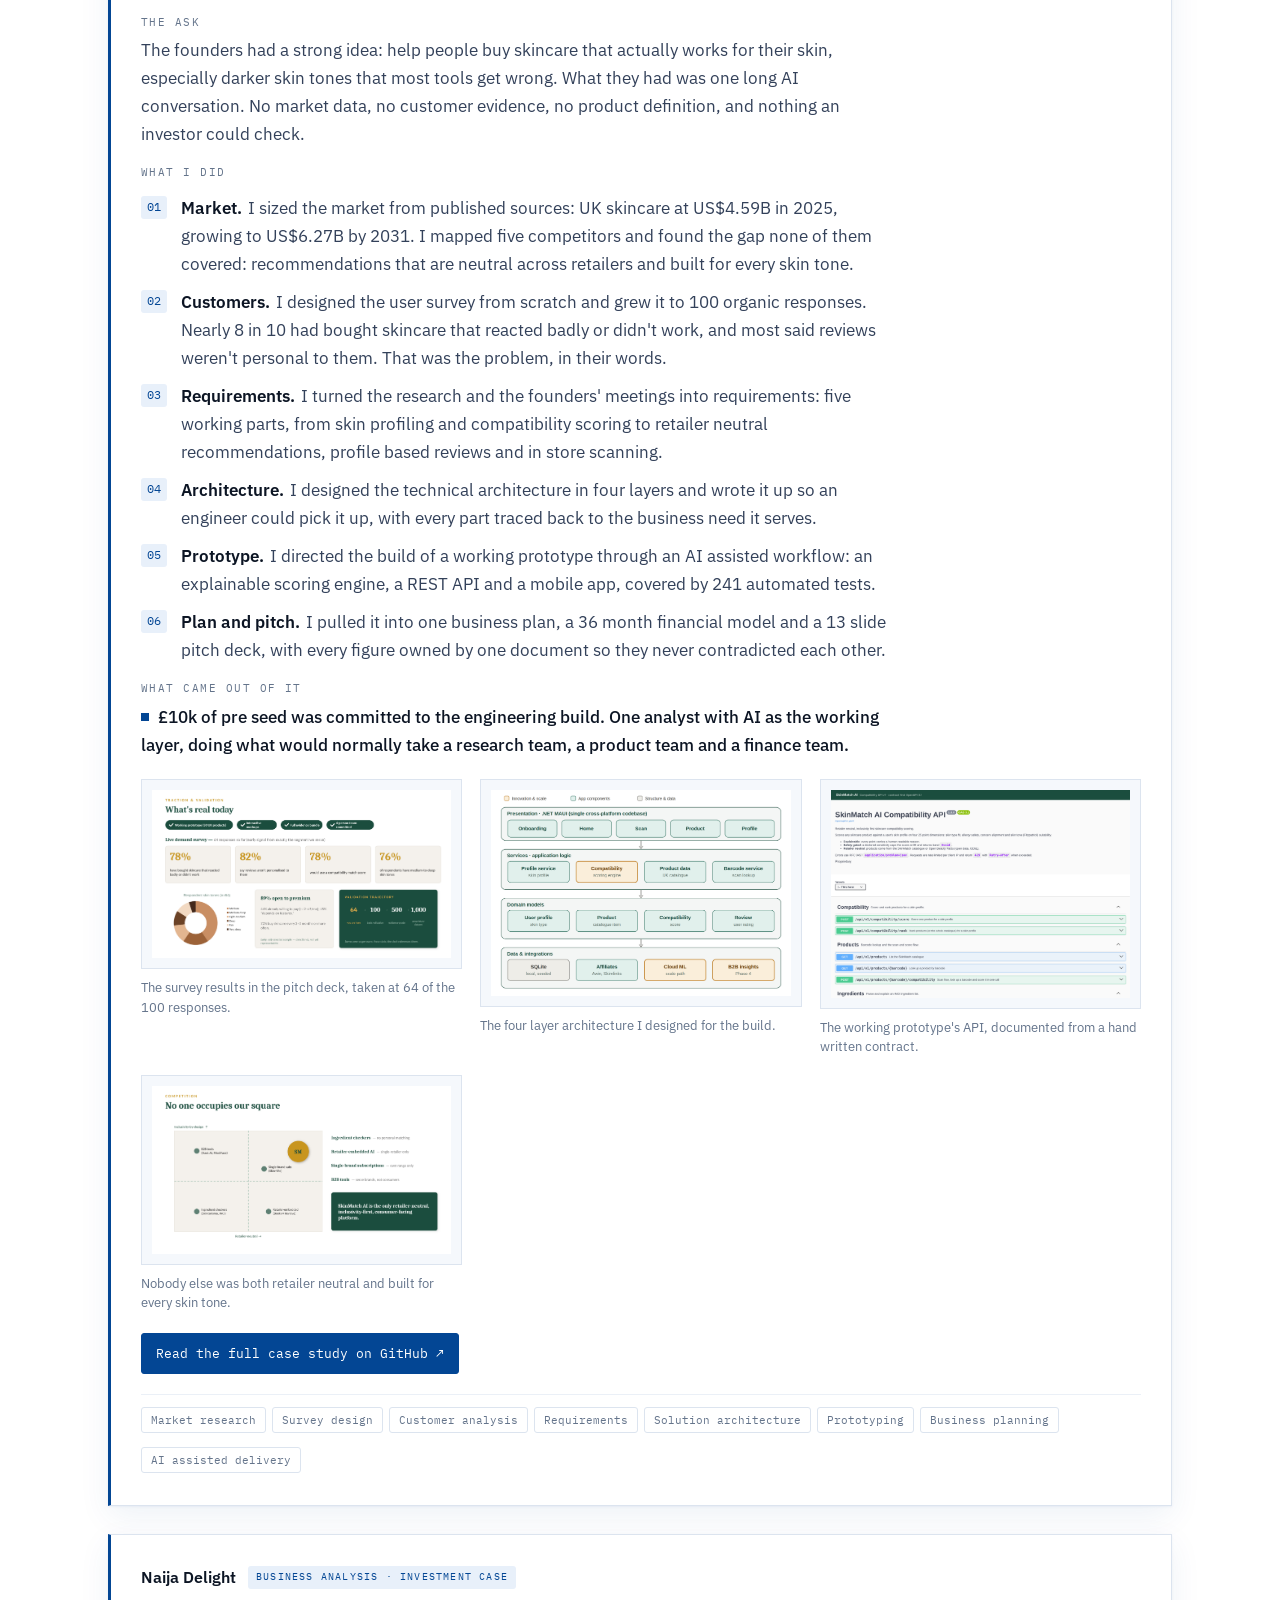
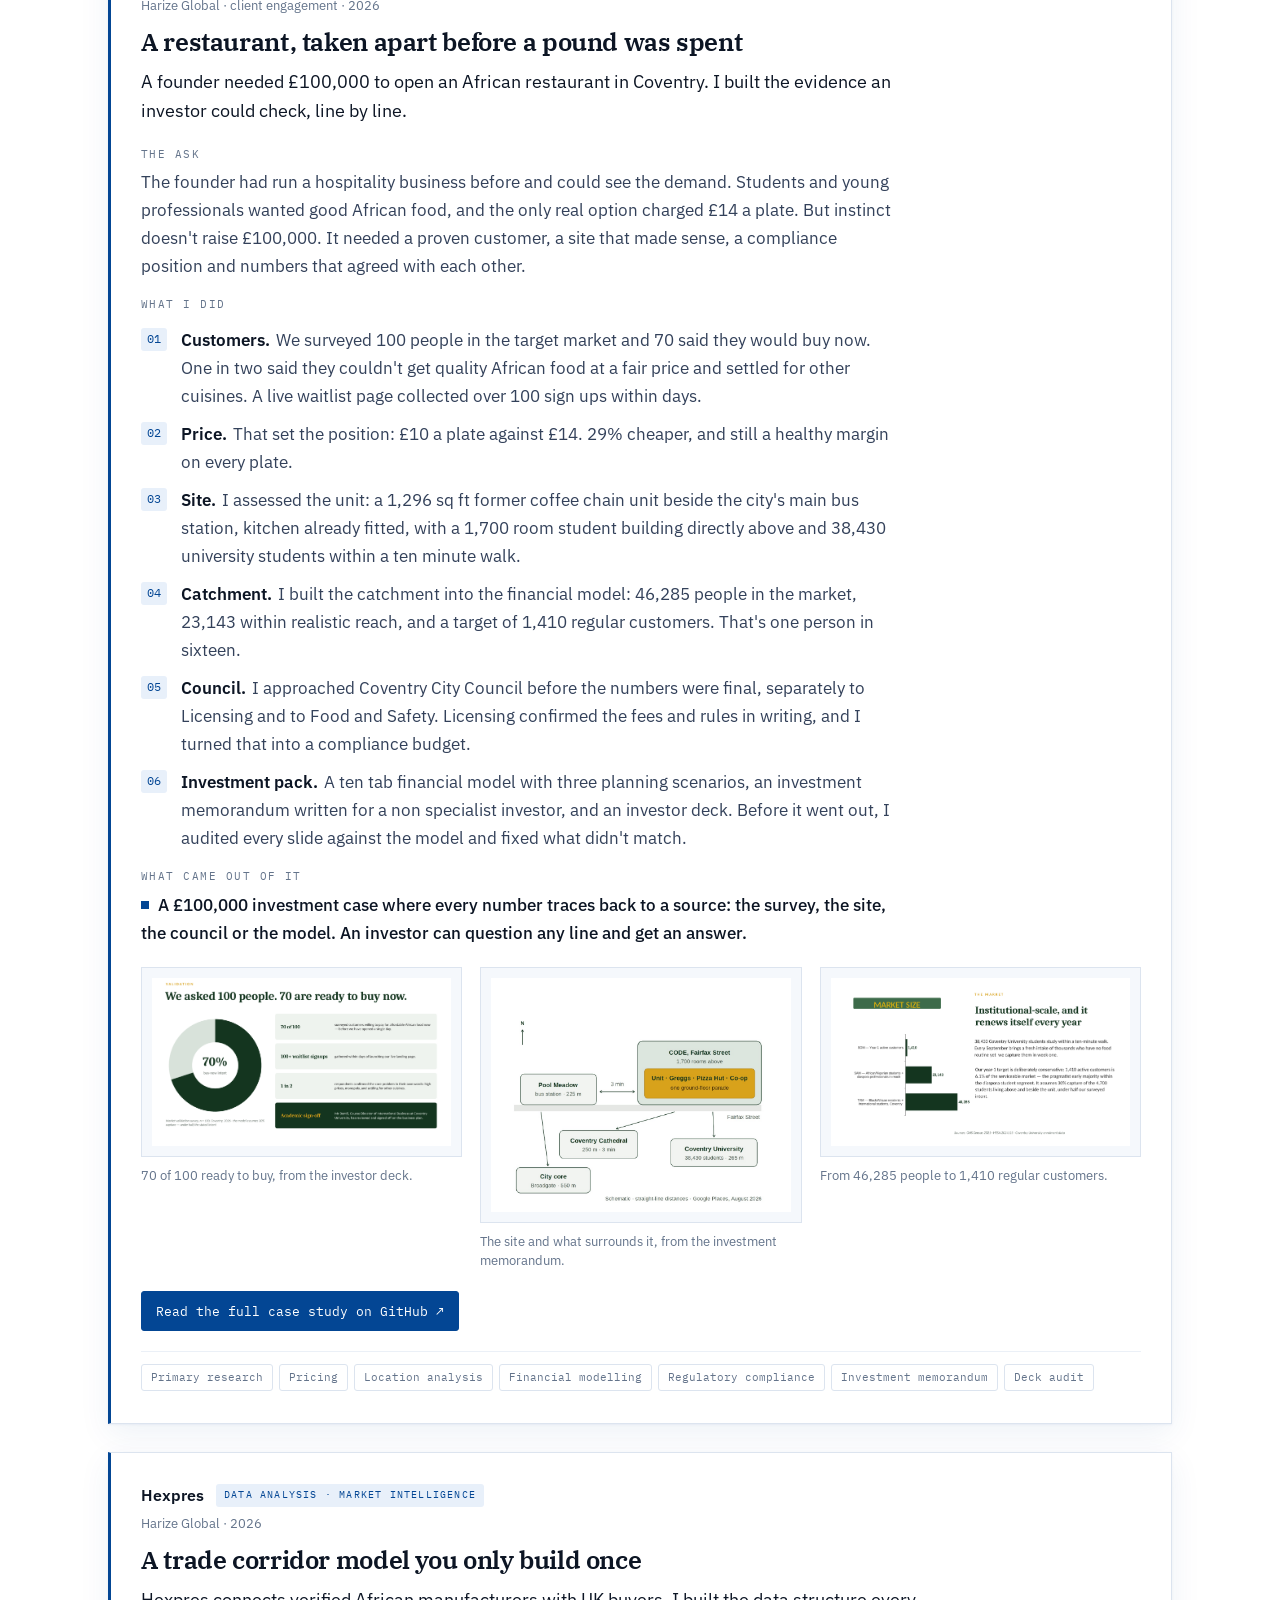
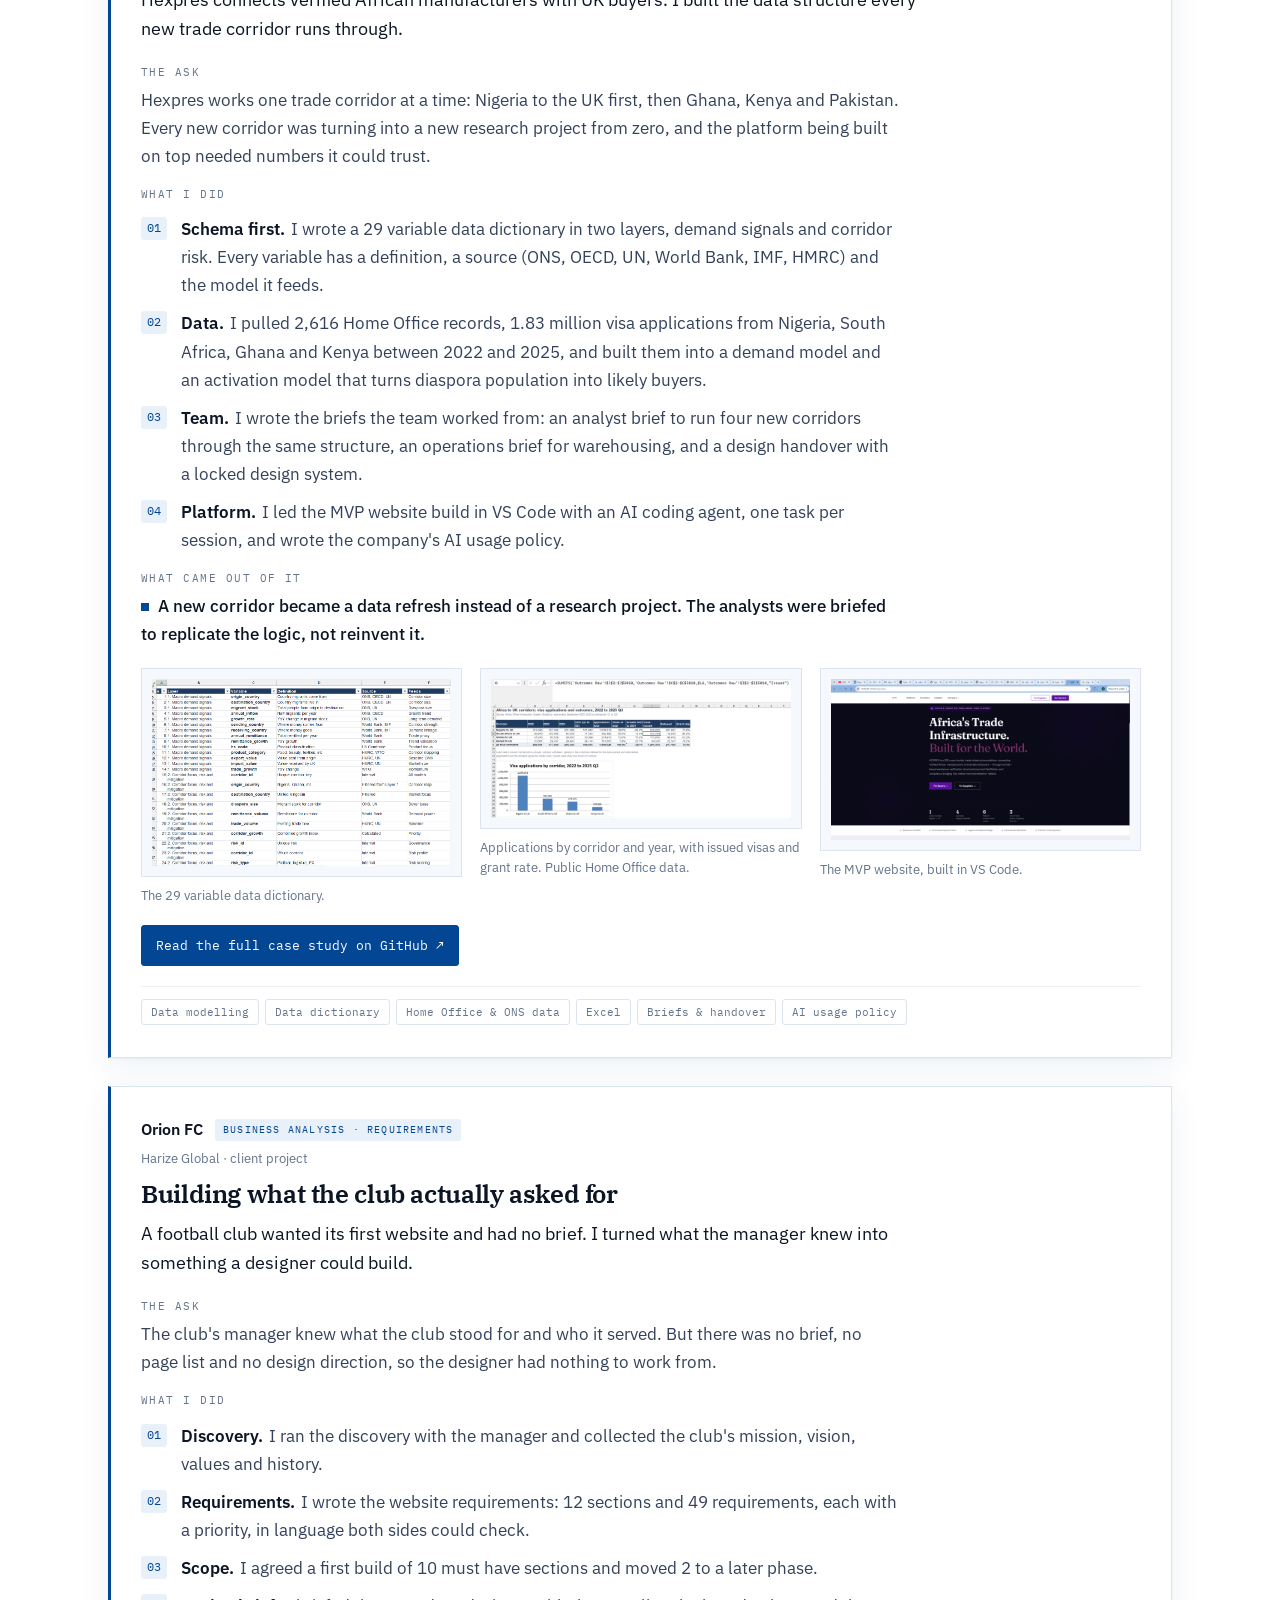
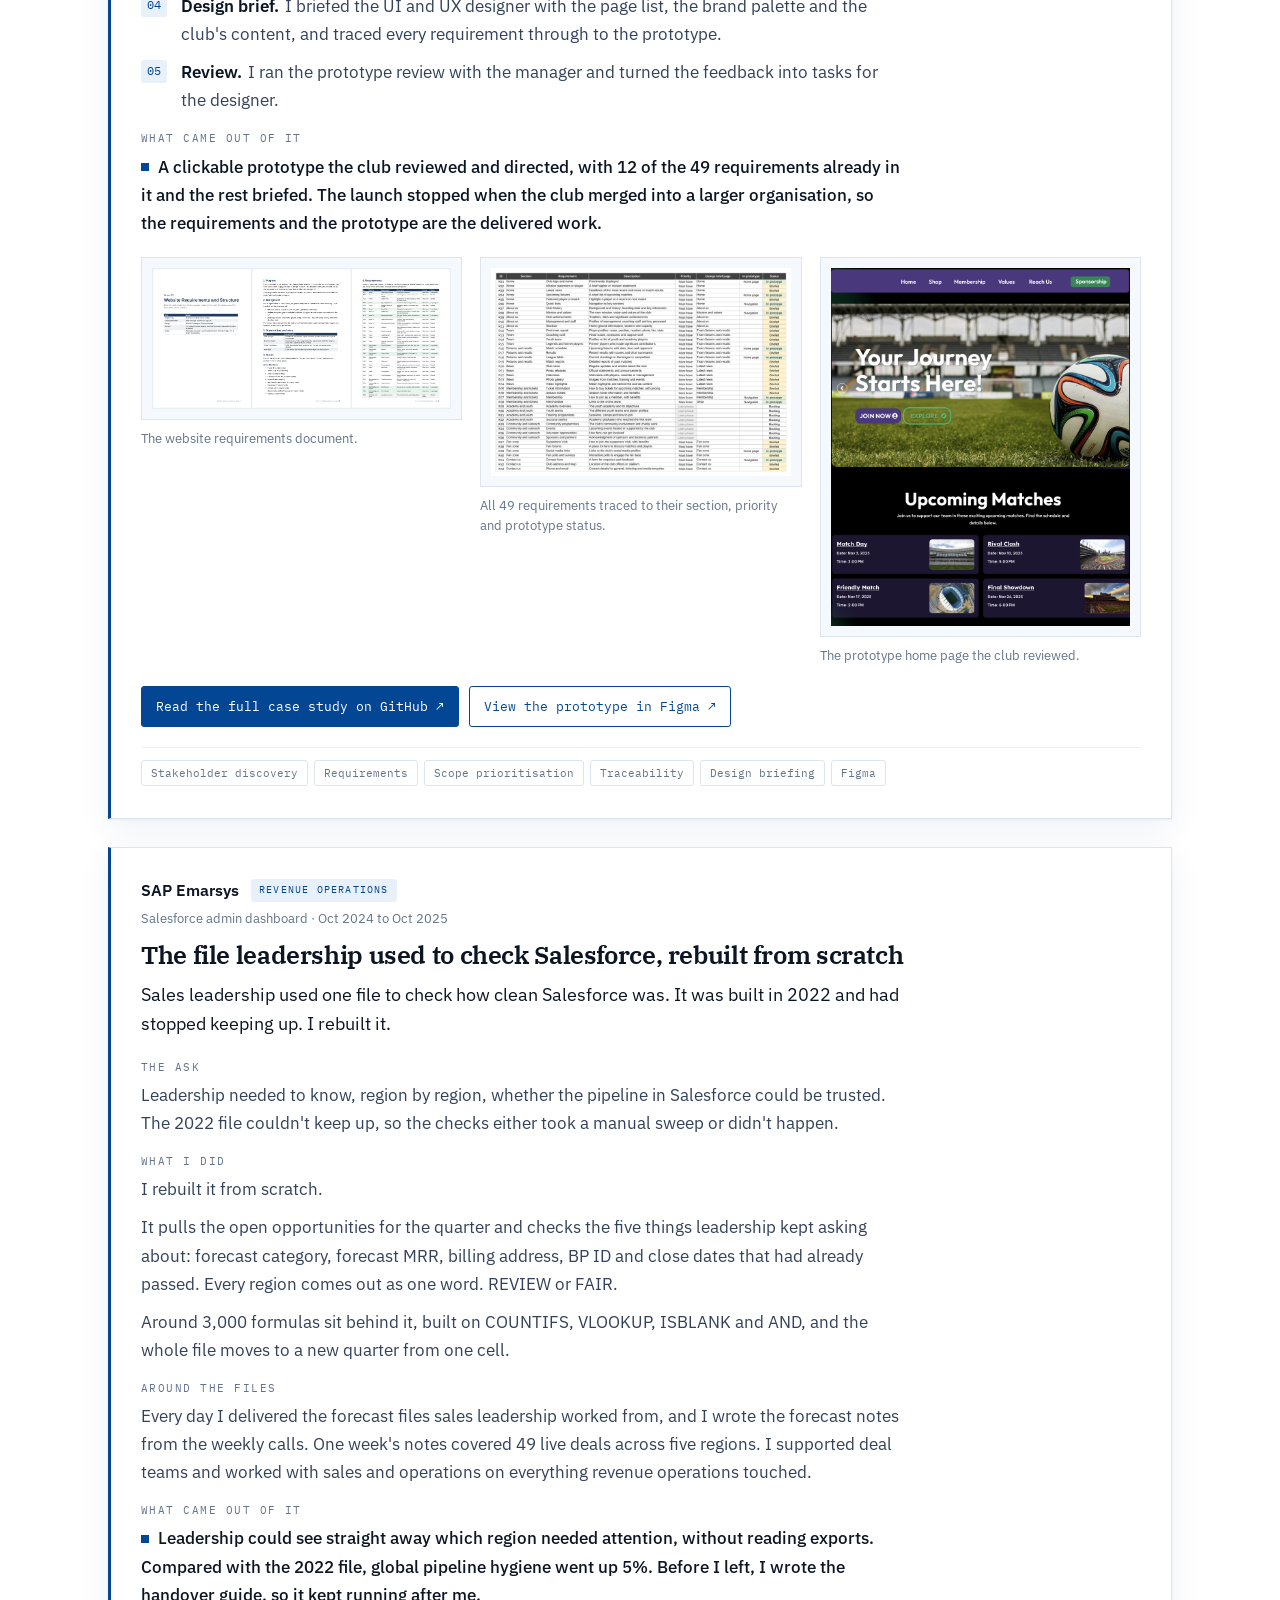
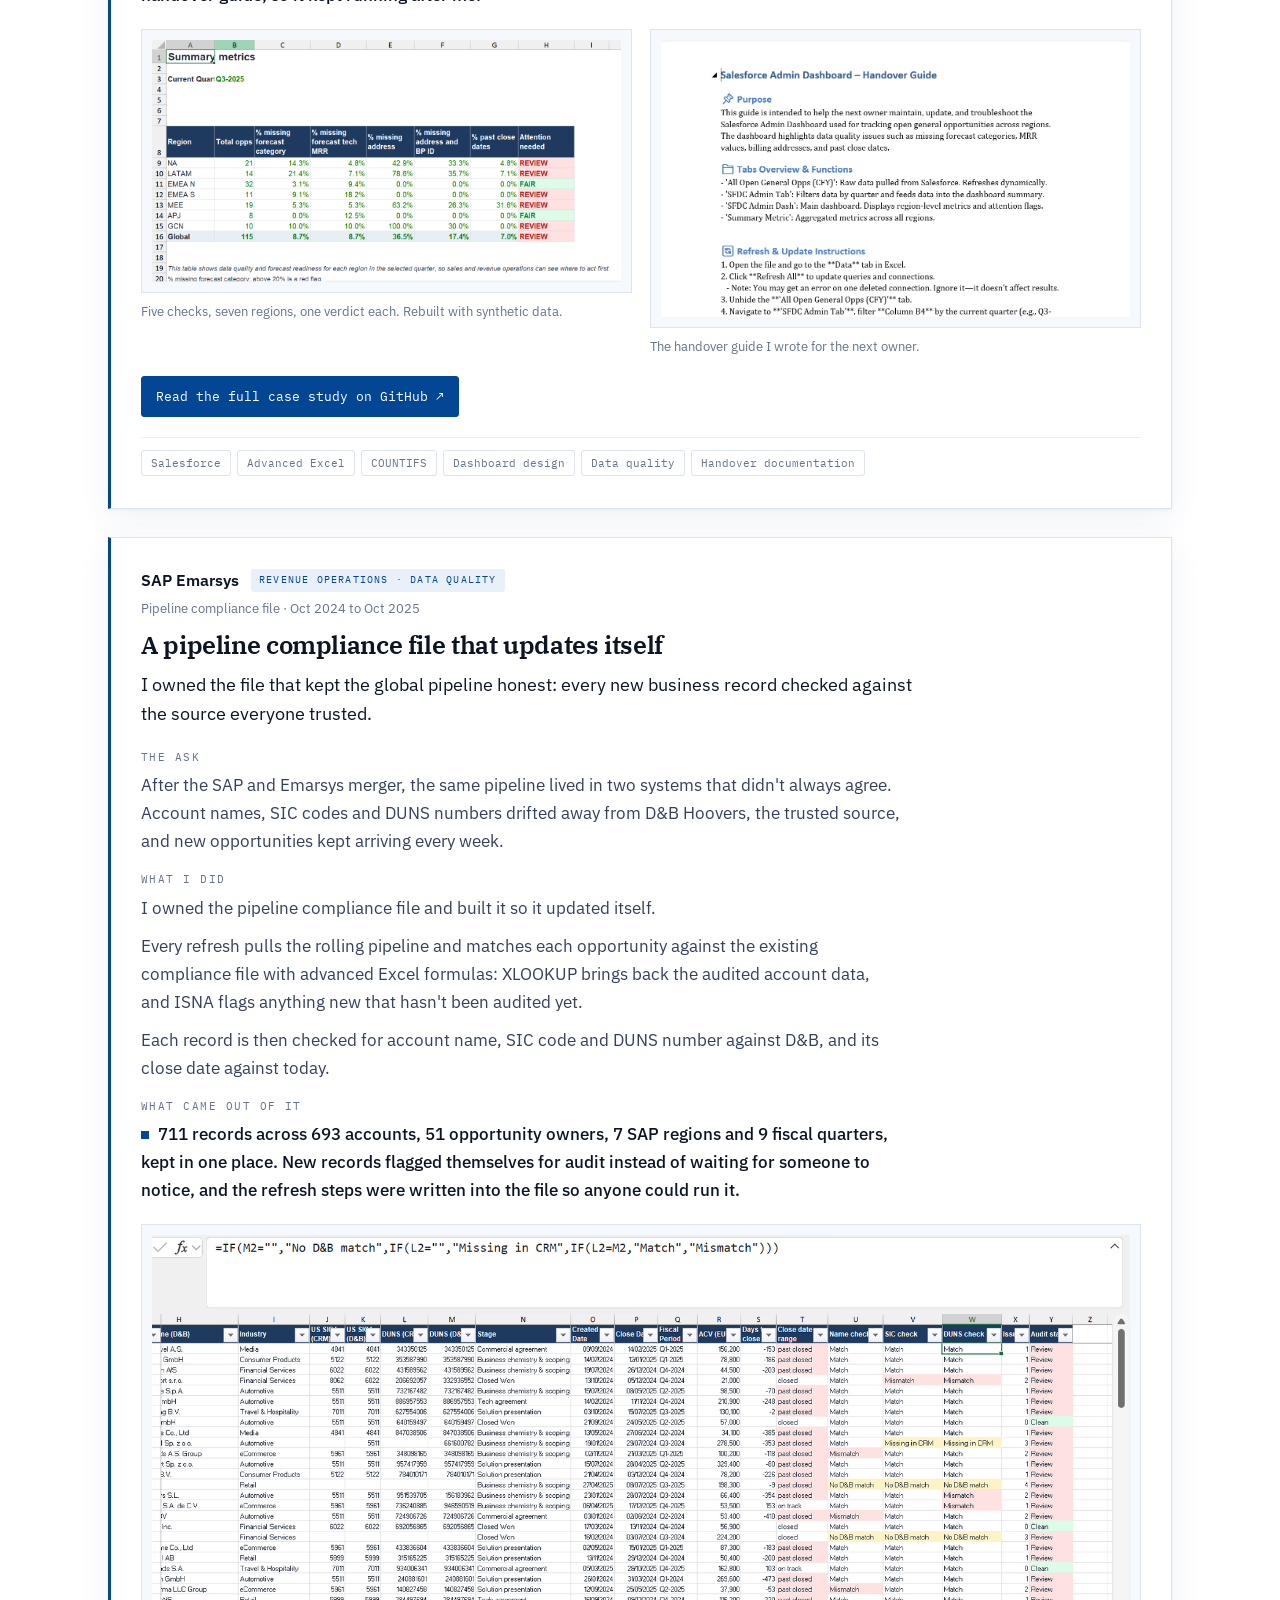
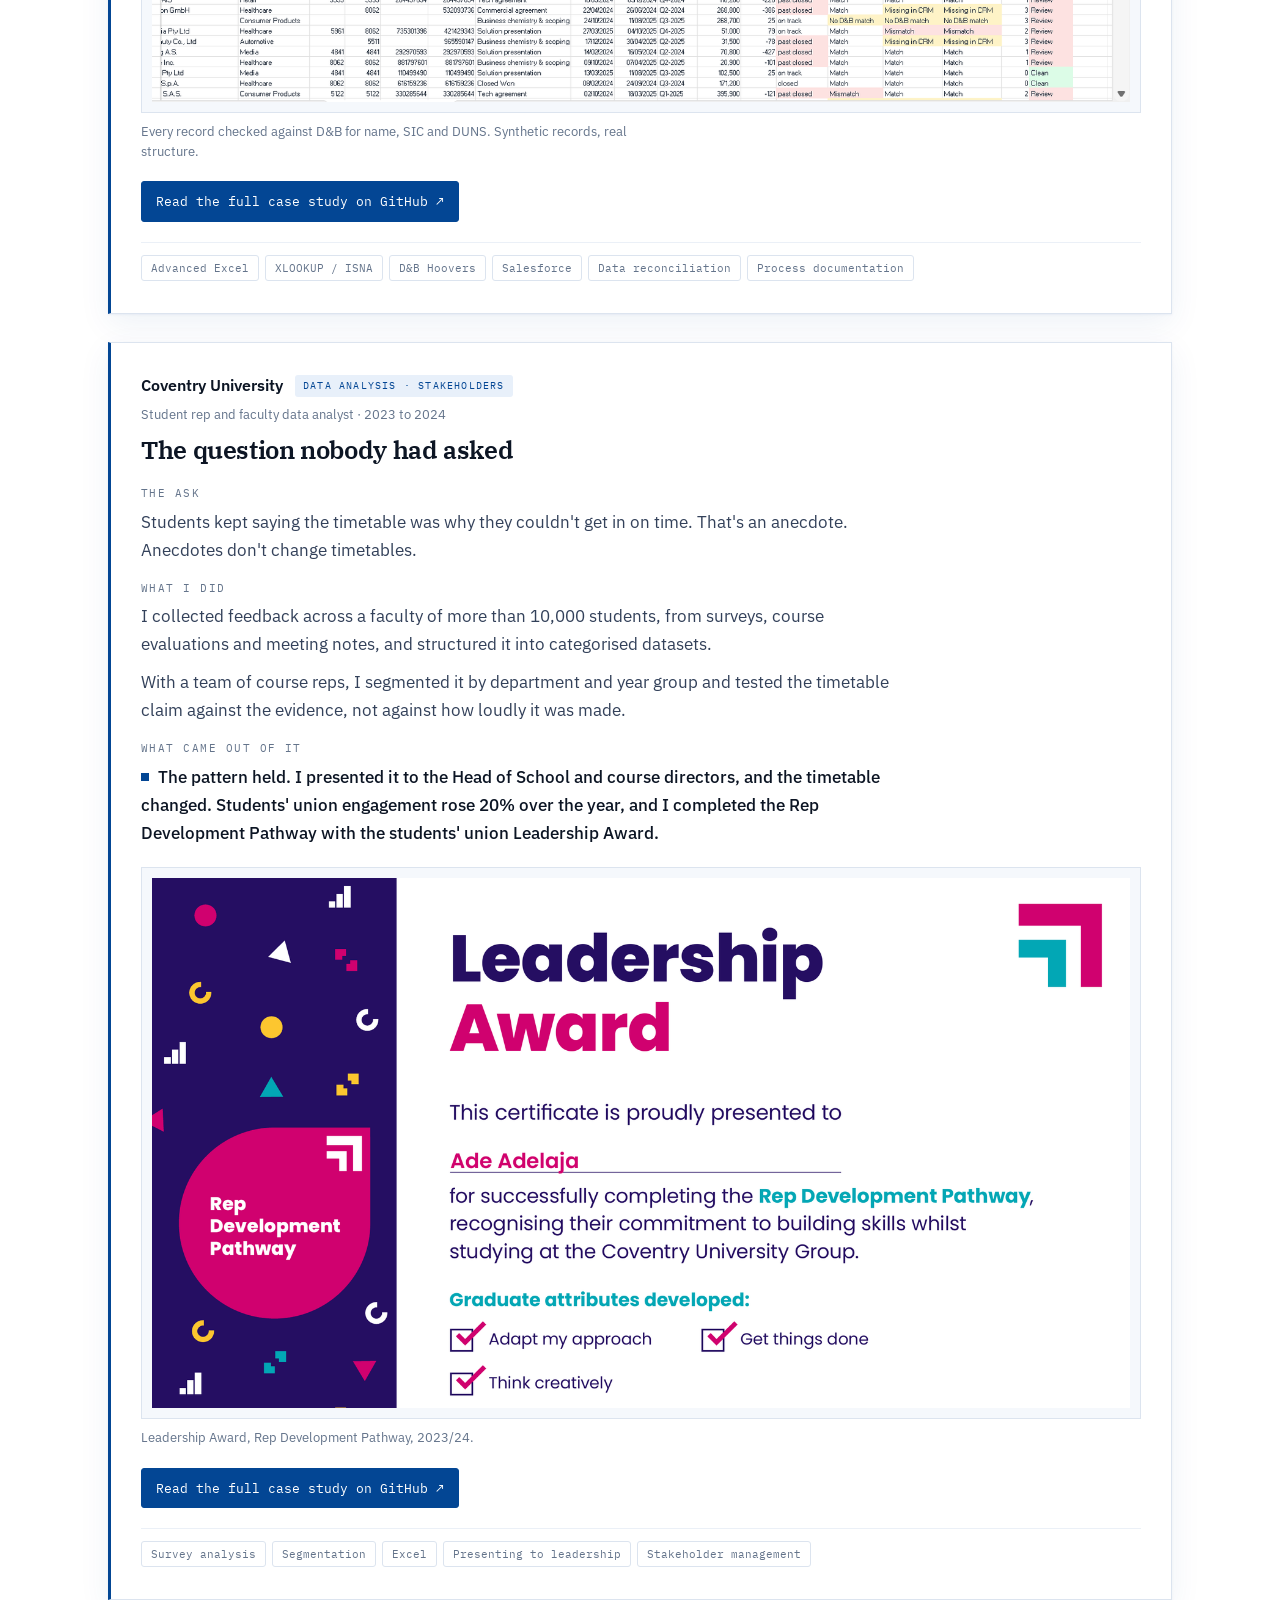
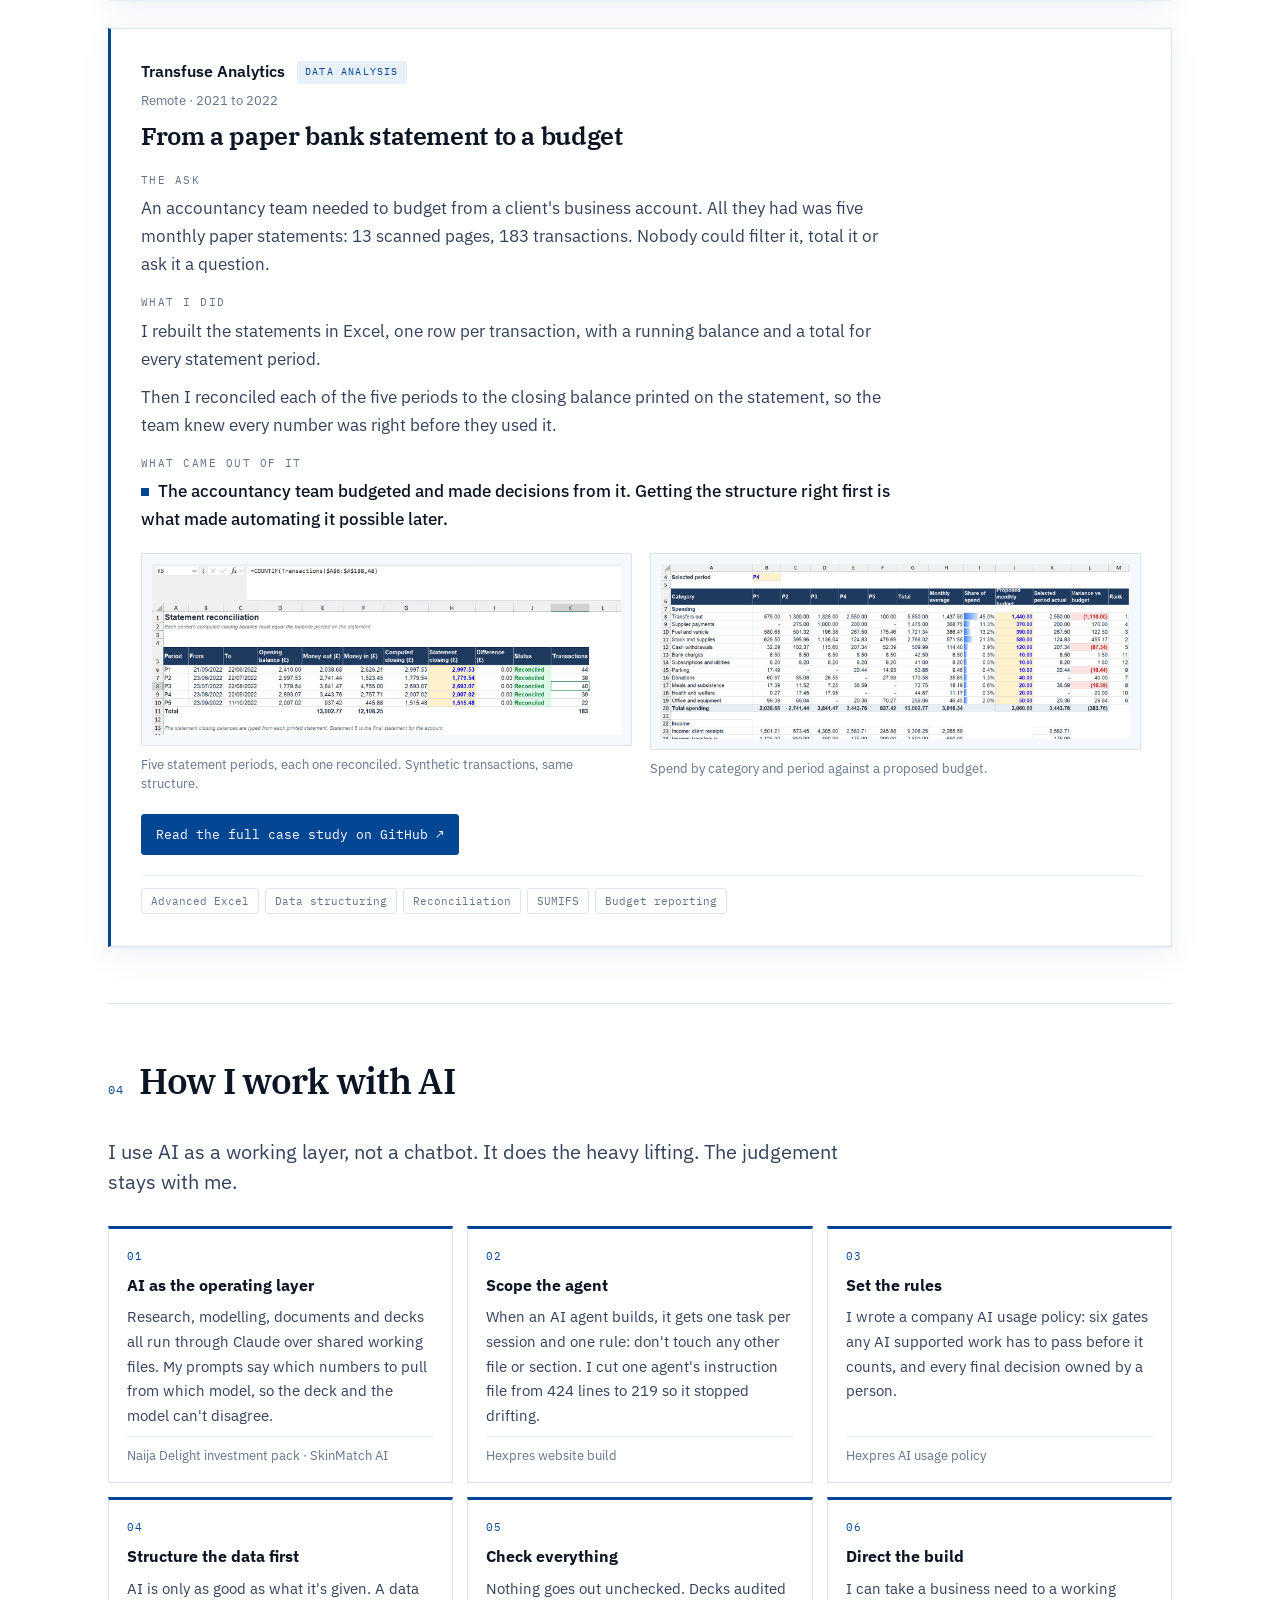
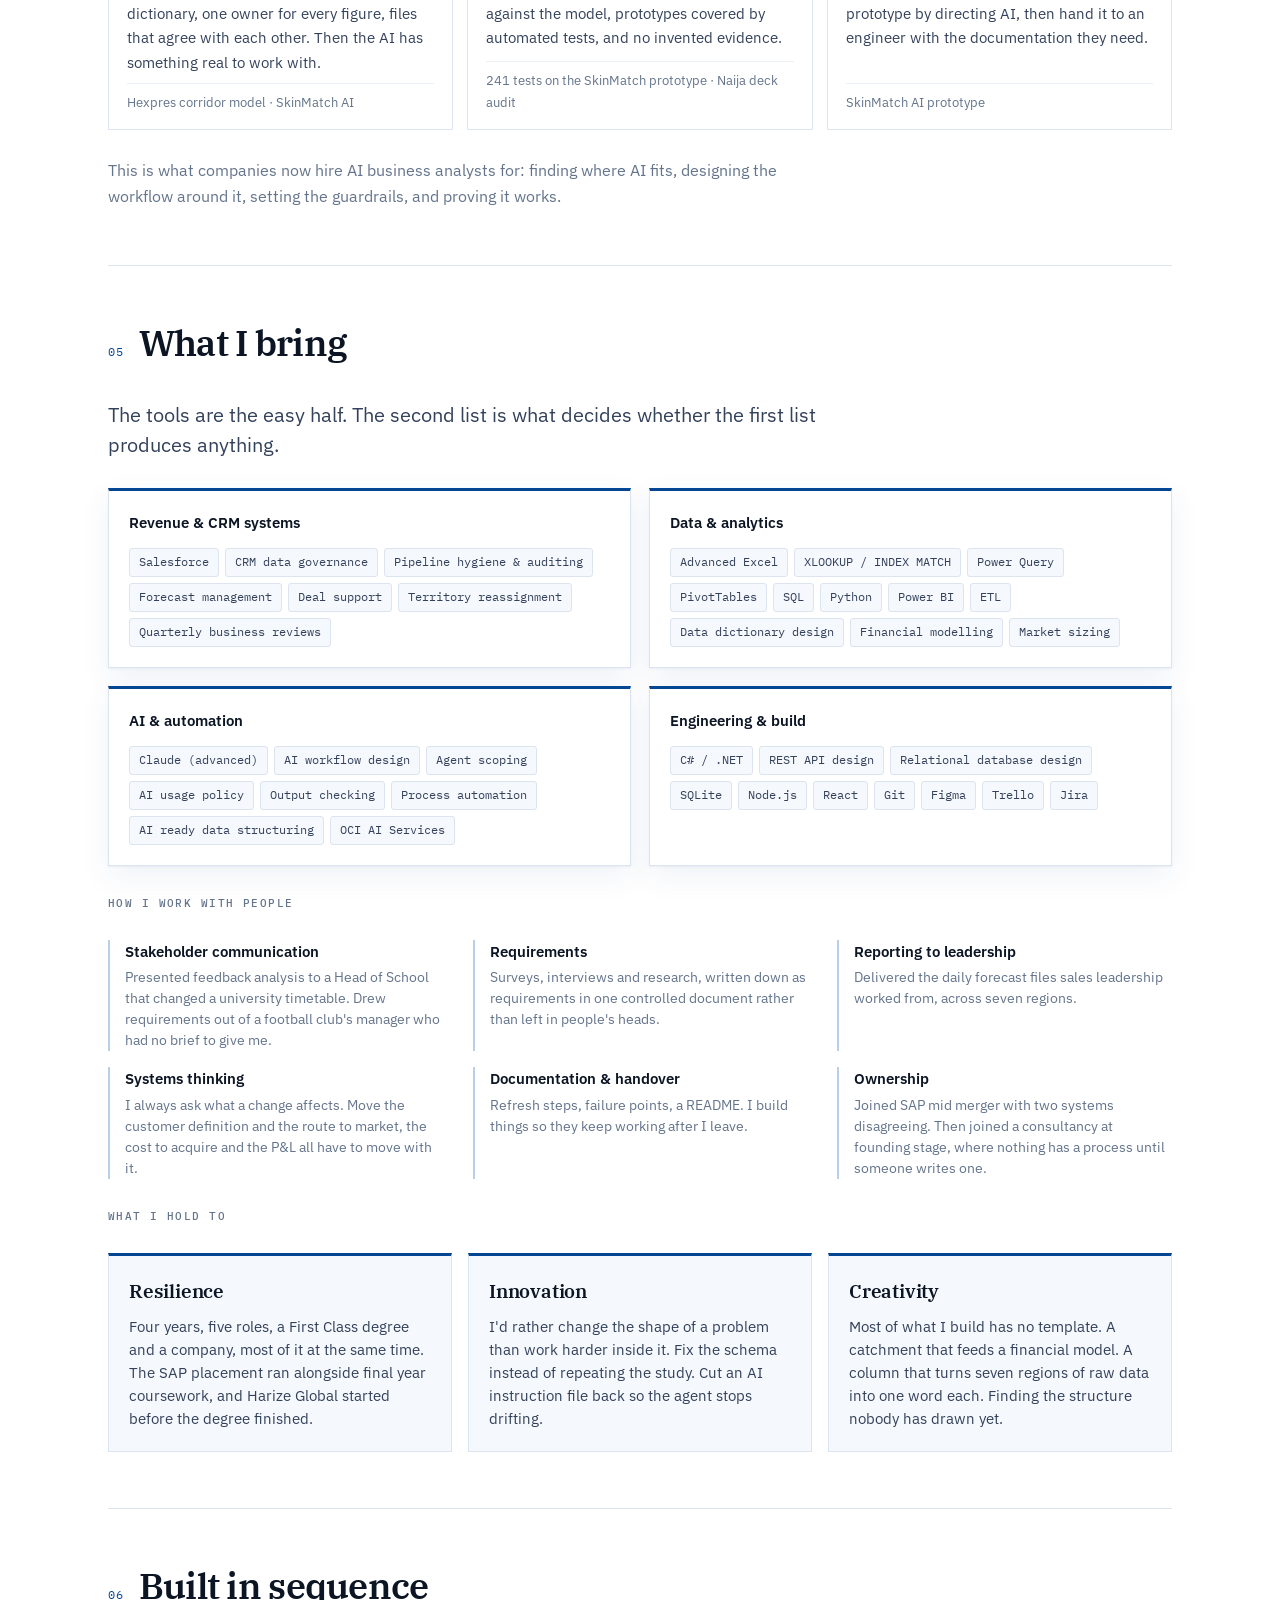
==== commit 440a402f: "Step 4: photos, certificates and snips" ====
--- a/index.html
+++ b/index.html
@@ -4,13 +4,13 @@
 <meta charset="utf-8">
 <meta name="viewport" content="width=device-width, initial-scale=1">
 <title>Ade Adelaja</title>
-<meta name="description" content="Ade Adelaja, revenue and business operations, business analysis, AI systems and venture intelligence. I build the systems that let a business see itself clearly.">
+<meta name="description" content="Ade Adelaja, technical business analyst and data analyst. I take messy business problems to a clear answer, and back every recommendation with a model and a number.">
 <meta name="author" content="Ade Adelaja">
 
 <!-- Social preview. Add images/og-card.png (1200x630) to enable the image. -->
 <meta property="og:type" content="website">
 <meta property="og:title" content="Ade Adelaja">
-<meta property="og:description" content="Revenue &amp; business operations · business analysis · AI systems · venture intelligence.">
+<meta property="og:description" content="Technical Business Analyst · Data Analyst · revenue operations, business analysis, data analytics and AI enabled delivery.">
 <meta property="og:image" content="images/og-card.png">
 <meta name="twitter:card" content="summary_large_image">
 
@@ -28,7 +28,7 @@
 <noscript>
   <div style="max-width:680px;margin:60px auto;padding:0 24px;font-family:Georgia,serif;">
     <h1>Ade Adelaja</h1>
-    <p>Revenue &amp; business operations · business analysis · AI systems · venture intelligence. London, UK.</p>
+    <p>Technical Business Analyst · Data Analyst. London, UK.</p>
     <p>This page needs JavaScript. Reach me at
        <a href="mailto:adesegunadelaja28@gmail.com">adesegunadelaja28@gmail.com</a> or on
        <a href="https://www.linkedin.com/in/adesegun-adelaja-0364aa266">LinkedIn</a>.</p>
--- a/assets/css/style.css
+++ b/assets/css/style.css
@@ -291,3 +291,88 @@
   .case { padding: 24px 20px 26px; }
   .hero { padding: 38px 0 34px; }
 }
+
+/* ---------- Step 2 tidy pass: card heads, timeline org line, cleaned file links ---------- */
+.case-head .where { align-items: center; gap: 8px 12px; }
+.case-head .proj { font-family: var(--f-body); font-weight: 600; font-size: 15.5px; color: var(--ink); letter-spacing: 0; }
+.case-head .disc-chip { font-family: var(--f-mono); font-size: 10px; letter-spacing: .12em; text-transform: uppercase; color: var(--blue); background: var(--blue-soft); padding: 3px 8px; border-radius: 3px; }
+.case-head .ctx { font-size: 13px; color: var(--muted); margin-top: -4px; }
+.tl-org { font-family: var(--f-mono); font-size: 12px; letter-spacing: .06em; color: var(--blue); text-transform: uppercase; }
+.hero-grid.no-photo { grid-template-columns: minmax(0,1fr); }
+.files { display: flex; flex-direction: column; gap: 7px; padding: 14px 16px; background: var(--panel); border: 1px solid var(--rule); border-left: 3px solid var(--blue); border-radius: 4px; }
+.files-label { font-family: var(--f-mono); font-size: 10.5px; letter-spacing: .14em; text-transform: uppercase; color: var(--muted); }
+.files-links { display: flex; flex-wrap: wrap; gap: 8px; }
+.file-link { font-family: var(--f-mono); font-size: 12.5px; text-decoration: none; color: var(--blue); border: 1px solid var(--blue-line); padding: 6px 11px; border-radius: 3px; background: var(--paper); }
+.file-link::before { content: "\2193\00a0"; }
+.file-link:hover { background: var(--blue); color: #fff; border-color: var(--blue); }
+.files-note { font-size: 12.5px; color: var(--muted); }
+.fig-wrap img { width: 100%; height: auto; display: block; }
+
+/* ---------- Step 3: rotating hero photos, lightbox, story steps, case study buttons, AI section, certificate previews ---------- */
+.carousel { margin: 0; }
+.carousel .stage { position: relative; aspect-ratio: 4 / 5; padding: 0; overflow: hidden; border: 1px solid var(--rule); box-shadow: var(--shadow-lg); background: var(--panel); }
+.carousel .stage img { position: absolute; inset: 0; width: 100%; height: 100%; object-fit: cover; opacity: 0; transition: opacity .9s ease; }
+.carousel .stage img.on { opacity: 1; }
+.carousel .stage .slot { position: absolute; inset: 0; min-height: 0; }
+.carousel .dots { display: flex; gap: 7px; justify-content: center; margin-top: 12px; }
+.carousel .dots button { width: 8px; height: 8px; border-radius: 50%; border: 0; padding: 0; background: var(--blue-line); cursor: pointer; }
+.carousel .dots button.on { background: var(--blue); }
+
+img.zoomable { cursor: zoom-in; }
+.lightbox { position: fixed; inset: 0; z-index: 100; background: rgba(6, 12, 22, .88); display: flex; flex-direction: column; align-items: center; justify-content: center; gap: 12px; padding: 24px; cursor: zoom-out; }
+.lightbox[hidden] { display: none; }
+.lightbox img { max-width: min(1200px, 100%); max-height: 82vh; width: auto; height: auto; box-shadow: 0 20px 60px rgba(0,0,0,.5); background: #fff; }
+.lightbox .lb-cap { color: #E5ECF5; font-size: 14px; max-width: 80ch; text-align: center; margin: 0; }
+body.lb-open { overflow: hidden; }
+
+.case-head .summary { margin: 2px 0 0; font-size: 17.5px; color: var(--ink); max-width: 72ch; }
+.case dd p { margin: 0 0 10px; }
+.case dd p:last-child { margin-bottom: 0; }
+ol.steps { list-style: none; counter-reset: st; margin: 12px 0 0; padding: 0; display: flex; flex-direction: column; gap: 10px; max-width: 76ch; }
+ol.steps li { counter-increment: st; position: relative; padding-left: 40px; }
+ol.steps li::before { content: counter(st, decimal-leading-zero); position: absolute; left: 0; top: 2px; font-family: var(--f-mono); font-size: 11.5px; color: var(--blue); background: var(--blue-soft); border-radius: 3px; padding: 2px 6px; }
+ol.steps li b { color: var(--ink); font-weight: 600; margin-right: 6px; }
+
+.actions { display: flex; flex-wrap: wrap; gap: 10px; }
+.cs-btn, .link-btn { font-family: var(--f-mono); font-size: 12.5px; text-decoration: none; padding: 9px 14px; border-radius: 3px; border: 1px solid var(--blue); }
+.cs-btn { background: var(--blue); color: #fff; }
+.cs-btn:hover { background: var(--blue-deep); border-color: var(--blue-deep); color: #fff; }
+.link-btn { color: var(--blue); background: var(--paper); }
+.link-btn:hover { background: var(--blue-soft); }
+.work-note { color: var(--muted); font-size: 15px; max-width: 70ch; }
+
+.ai-grid { display: grid; grid-template-columns: repeat(auto-fit, minmax(300px, 1fr)); gap: 14px; }
+.ai-card { background: var(--raised); border: 1px solid var(--rule); border-top: 3px solid var(--blue); padding: 18px 18px 16px; display: flex; flex-direction: column; gap: 7px; }
+.ai-card .ai-n { font-family: var(--f-mono); font-size: 11px; color: var(--blue); letter-spacing: .1em; }
+.ai-card b { color: var(--ink); font-size: 16px; }
+.ai-card p { margin: 0; font-size: 15px; }
+.ai-card .ai-proof { font-size: 13px; color: var(--muted); border-top: 1px solid var(--rule-soft); padding-top: 8px; margin-top: auto; }
+.ai-note { color: var(--muted); font-size: 15.5px; max-width: 70ch; }
+
+.tl-photos.strip { display: grid; grid-template-columns: repeat(auto-fill, minmax(150px, 1fr)); gap: 10px; max-width: 640px; }
+.tl-photos .fig-wrap { padding: 0; overflow: hidden; }
+.tl-photos img { aspect-ratio: 4 / 3; object-fit: cover; transition: transform .35s ease; }
+.tl-photos figure:hover img { transform: scale(1.04); }
+
+.cred { position: relative; }
+.cred.has-img { cursor: zoom-in; }
+.cred.has-img .nm::after { content: " \25A3"; color: var(--blue); font-size: 12px; }
+.cred-preview { position: absolute; left: 12px; bottom: calc(100% + 10px); z-index: 20; width: 300px; background: var(--raised); border: 1px solid var(--rule); box-shadow: var(--shadow-lg); padding: 8px; opacity: 0; transform: translateY(6px); pointer-events: none; transition: opacity .18s ease, transform .18s ease; }
+.cred-preview img { width: 100%; height: auto; display: block; }
+.cred.has-img:hover .cred-preview, .cred.has-img:focus .cred-preview, .cred.has-img:focus-within .cred-preview { opacity: 1; transform: none; }
+@media (hover: none) { .cred-preview { display: none; } }
+
+/* ---------- step 4: journey photos are mostly portrait, so show them 4:5 and keep faces in frame ---------- */
+.tl-photos img { aspect-ratio: 4 / 5; object-position: 50% 30%; }
+.tl-photos figcaption { font-size: 12.5px; line-height: 1.35; margin-top: 6px; }
+.tl-what { min-width: 0; }
+.tl-photos img { width: 100%; height: auto; display: block; }
+@media (max-width: 760px) {
+  .tl-row { grid-template-columns: minmax(0, 1fr); }
+  .tl-photos.strip { grid-template-columns: repeat(auto-fill, minmax(112px, 1fr)); max-width: 100%; }
+}
+.tl-photos:not(.strip) { max-width: 150px; }
+
+/* documents in the journey (letters, certificates) are shown whole, not cropped */
+.tl-photos figure.fit-contain .fig-wrap { background: #fff; }
+.tl-photos figure.fit-contain img { object-fit: contain; object-position: center; }
